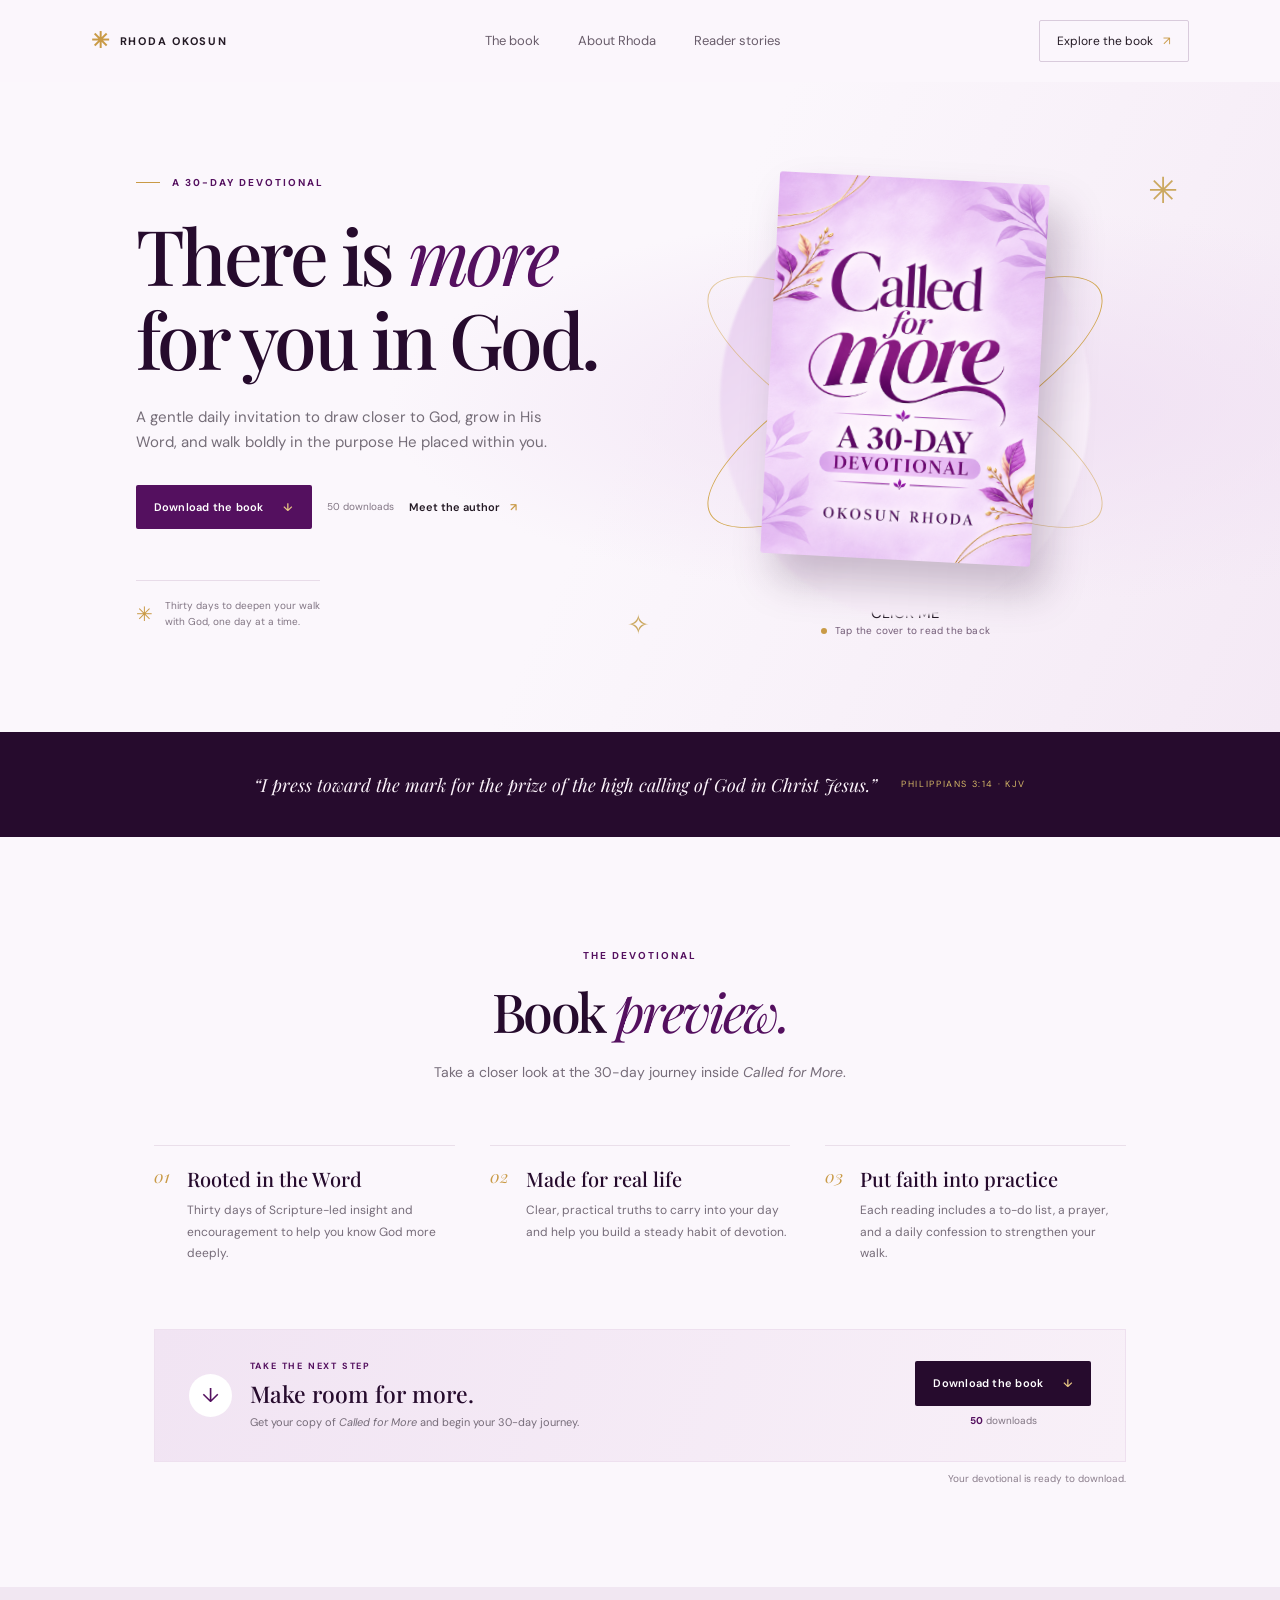
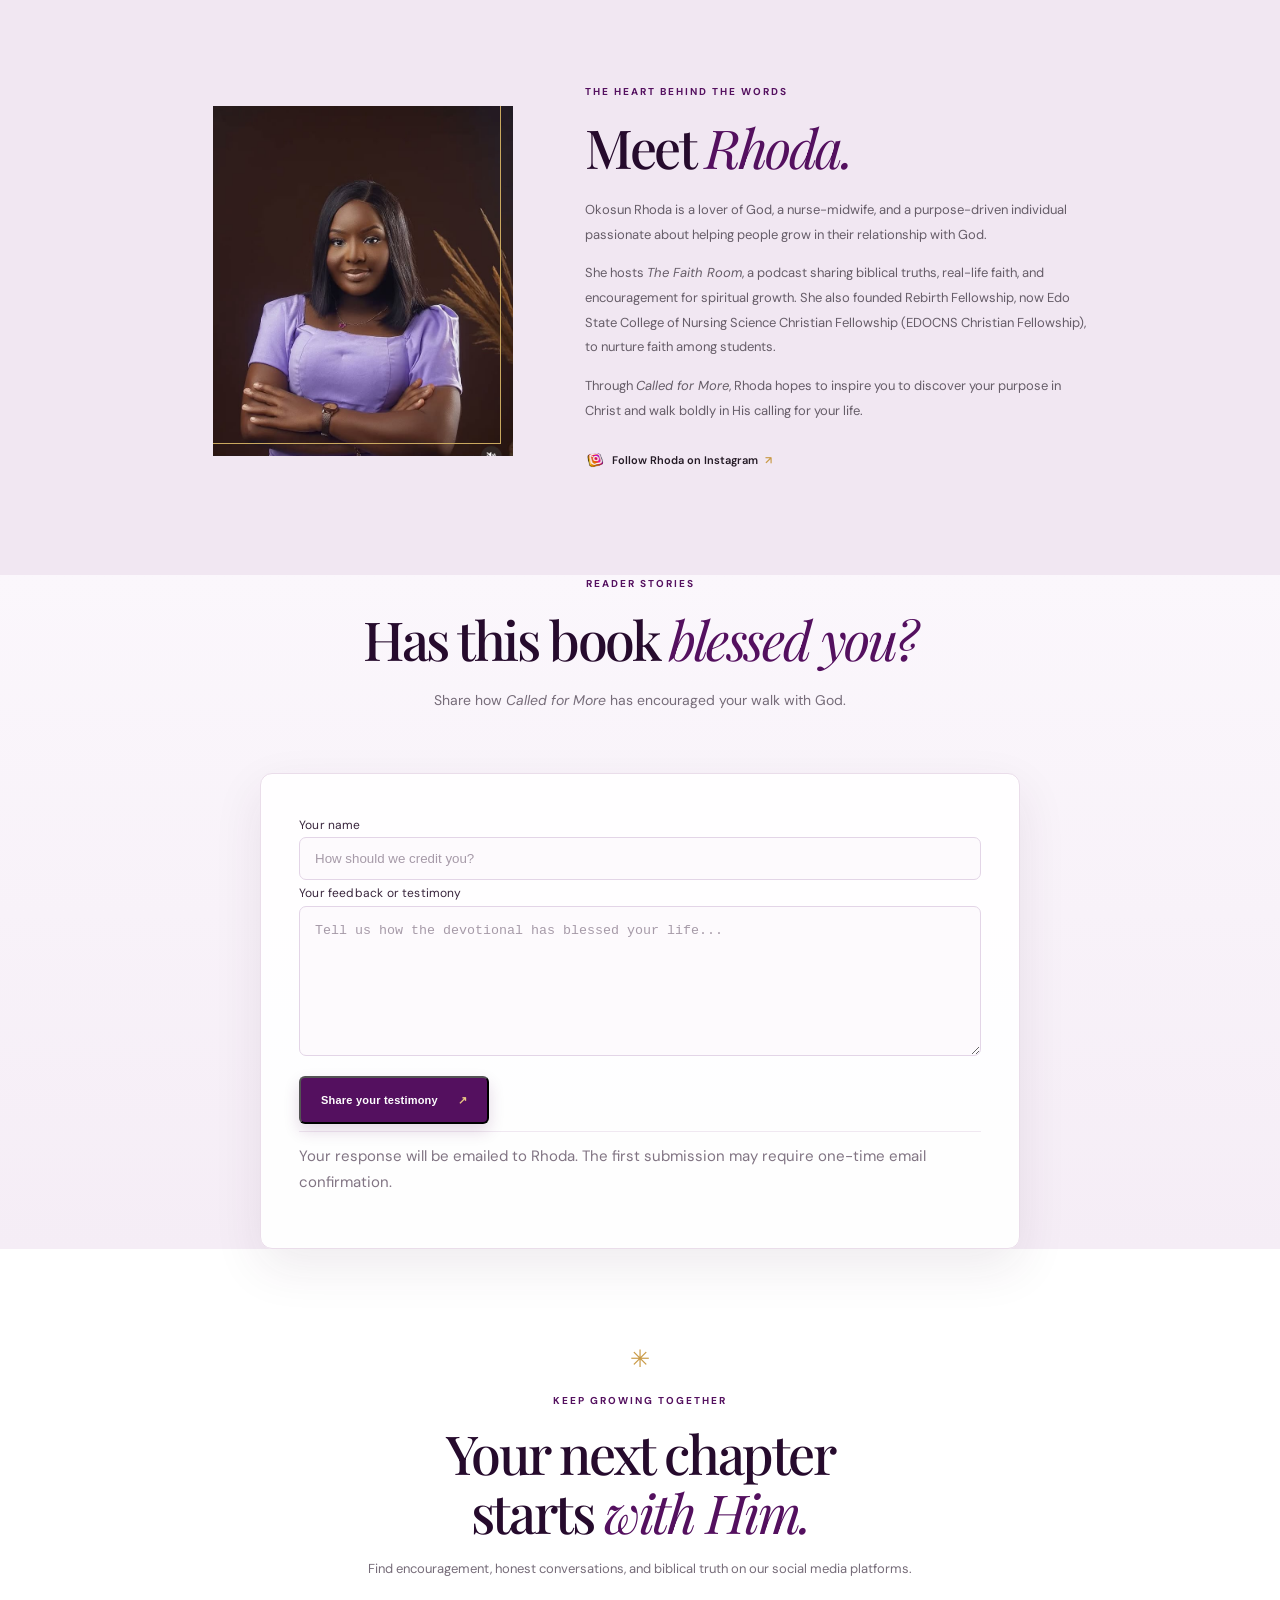
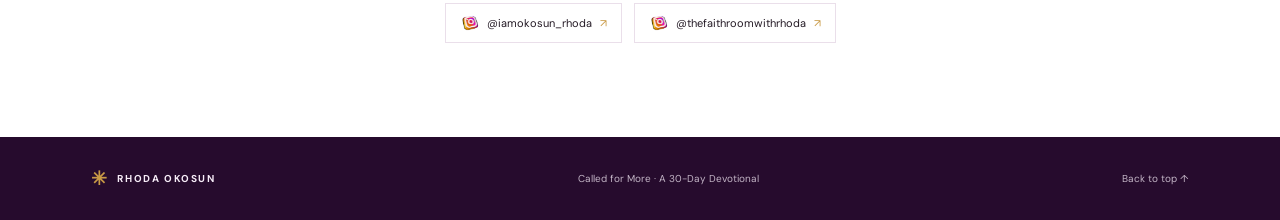
==== index.html @ eaa2b2d6 "feat: add the email" ====
<!doctype html>
<html lang="en">
  <head>
    <meta charset="utf-8" />
    <meta name="viewport" content="width=device-width, initial-scale=1" />
    <meta name="theme-color" content="#f8f1fb" />
    <meta
      name="description"
      content="Discover Called for More, a 30-day devotional by Okosun Rhoda. A daily invitation to grow closer to God."
    />
    <title>Called for More — A 30-Day Devotional</title>
    <link rel="preconnect" href="https://fonts.googleapis.com" />
    <link rel="preconnect" href="https://fonts.gstatic.com" crossorigin />
    <link
      href="https://fonts.googleapis.com/css2?family=DM+Sans:wght@400;500;600;700&family=Playfair+Display:wght@400;500;600;700&display=swap"
      rel="stylesheet"
    />
    <link rel="stylesheet" href="styles.css" />
  </head>
  <body>
    <header class="site-header">
      <a class="brand" href="#home" aria-label="Called for More home"
        ><span class="brand-mark">✳</span> RHODA OKOSUN</a
      >
      <nav aria-label="Main navigation">
        <a href="#book">The book</a><a href="#about">About Rhoda</a
        ><a href="#testimonies">Reader stories</a>
      </nav>
      <a class="nav-cta" href="#book">Explore the book <span>↗</span></a>
    </header>

    <main>
      <section class="hero" id="home">
        <div class="hero-copy">
          <p class="eyebrow"><span></span> A 30-DAY DEVOTIONAL</p>
          <h1>There is <em>more</em><br />for you in God.</h1>
          <p class="hero-lede">
            A gentle daily invitation to draw closer to God, grow in His Word,
            and walk boldly in the purpose He placed within you.
          </p>
          <div class="hero-actions">
            <a
              class="button button-primary download-trigger"
              href="assets/called-for-more.pdf"
              download
              >Download the book <span>↓</span></a
            ><span class="hero-download-count"
              ><span data-download-count>5</span> downloads</span
            ><a class="text-link" href="#about"
              >Meet the author <span>↗</span></a
            >
          </div>
          <div class="hero-note">
            <span class="note-star">✳</span
            ><span
              >Thirty days to deepen your walk<br />with God, one day at a
              time.</span
            >
          </div>
        </div>
        <div class="hero-art" aria-label="Called for More book cover">
          <div class="art-halo"></div>
          <div class="gold-orbit orbit-one"></div>
          <div class="gold-orbit orbit-two"></div>
          <button
            class="book-card"
            id="cover-toggle"
            type="button"
            aria-label="Show back cover"
            aria-pressed="false"
          >
            <span class="book-inner"
              ><span class="book-face book-front"
                ><img
                  src="assets/cover-front.png"
                  alt="Called for More: A 30-Day Devotional, by Okosun Rhoda" /></span
              ><span class="book-face book-back"
                ><img
                  src="assets/cover-back.png"
                  alt="About the book and author" /></span
            ></span>
          </button>
          <span class="cover-badge" id="cover-badge">CLICK ME</span>
          <div class="cover-hint">
            <span class="hint-dot"></span
            ><span id="cover-hint-text">Tap the cover to read the back</span>
          </div>
        </div>
        <span class="hero-ornament ornament-a">✳</span
        ><span class="hero-ornament ornament-b">✧</span>
      </section>

      <section class="intro-strip">
        <p>
          “I press toward the mark for the prize of the high calling of God in
          Christ Jesus.”
        </p>
        <span>PHILIPPIANS 3:14 · KJV</span>
      </section>

      <section class="book-section section-wrap" id="book">
        <div class="section-heading">
          <p class="eyebrow">THE DEVOTIONAL</p>
          <h2>Book <em>preview.</em></h2>
          <p class="section-lede">
            Take a closer look at the 30-day journey inside
            <i>Called for More</i>.
          </p>
        </div>
        <div class="book-details">
          <div class="detail-item">
            <span class="detail-number">01</span>
            <div>
              <h3>Rooted in the Word</h3>
              <p>
                Thirty days of Scripture-led insight and encouragement to help
                you know God more deeply.
              </p>
            </div>
          </div>
          <div class="detail-item">
            <span class="detail-number">02</span>
            <div>
              <h3>Made for real life</h3>
              <p>
                Clear, practical truths to carry into your day and help you
                build a steady habit of devotion.
              </p>
            </div>
          </div>
          <div class="detail-item">
            <span class="detail-number">03</span>
            <div>
              <h3>Put faith into practice</h3>
              <p>
                Each reading includes a to-do list, a prayer, and a daily
                confession to strengthen your walk.
              </p>
            </div>
          </div>
        </div>
        <aside class="download-card">
          <div class="download-copy">
            <span class="download-icon">↓</span>
            <div>
              <p class="eyebrow">TAKE THE NEXT STEP</p>
              <h3>Make room for more.</h3>
              <p>
                Get your copy of <i>Called for More</i> and begin your 30-day
                journey.
              </p>
            </div>
          </div>
          <div class="download-action">
            <a
              class="button button-dark"
              id="download-link"
              href="assets/called-for-more.pdf"
              download
              >Download the book <span>↓</span></a
            >
            <p>
              <span class="download-count" data-download-count>50</span>
              downloads
            </p>
          </div>
        </aside>
        <p class="download-note" id="download-note">
          Your devotional is ready to download.
        </p>
      </section>

      <section class="author-section" id="about">
        <div class="author-photo">
          <img
            src="assets/rhoda-okosun.jpeg"
            alt="Okosun Rhoda wearing a lilac dress"
          />
        </div>
        <div class="author-copy">
          <p class="eyebrow">THE HEART BEHIND THE WORDS</p>
          <h2>Meet <em>Rhoda.</em></h2>
          <p>
            Okosun Rhoda is a lover of God, a nurse-midwife, and a
            purpose-driven individual passionate about helping people grow in
            their relationship with God.
          </p>
          <p>
            She hosts <i>The Faith Room</i>, a podcast sharing biblical truths,
            real-life faith, and encouragement for spiritual growth. She also
            founded Rebirth Fellowship, now Edo State College of Nursing Science
            Christian Fellowship (EDOCNS Christian Fellowship), to nurture faith
            among students.
          </p>
          <p>
            Through <i>Called for More</i>, Rhoda hopes to inspire you to
            discover your purpose in Christ and walk boldly in His calling for
            your life.
          </p>
          <a
            class="text-link"
            href="https://www.instagram.com/iamokosun_rhoda/"
            target="_blank"
            rel="noreferrer"
            ><img
              class="instagram-icon"
              src="assets/instagram-icon.png"
              alt=""
            />
            Follow Rhoda on Instagram <span>↗</span></a
          >
        </div>
      </section>

      <section class="testimony-section" id="testimonies">
        <div class="section-heading">
          <p class="eyebrow">READER STORIES</p>
          <h2>Has this book <em>blessed you?</em></h2>
          <p class="section-lede">
            Share how <i>Called for More</i> has encouraged your walk with God.
          </p>
        </div>
        <div class="testimony-layout">
          <form
            class="testimony-form"
            id="testimony-form"
            action="https://formsubmit.co/okosunrhoda3@gmail.com"
            method="POST"
          >
            <input
              type="hidden"
              name="_subject"
              value="New Called for More reader testimony"
            />
            <input type="hidden" name="_template" value="table" />
            <label for="reader-name">Your name</label
            ><input
              id="reader-name"
              name="name"
              maxlength="60"
              required
              placeholder="How should we credit you?"
            />
            <label for="reader-story">Your feedback or testimony</label
            ><textarea
              id="reader-story"
              name="story"
              rows="5"
              maxlength="1200"
              required
              placeholder="Tell us how the devotional has blessed your life..."
            ></textarea>
            <button class="button button-primary" type="submit">
              Share your testimony <span>↗</span>
            </button>
            <p class="form-note" id="testimony-status" aria-live="polite">
              Your response will be emailed to Rhoda. The first submission may
              require one-time email confirmation.
            </p>
          </form>
        </div>
      </section>

      <section class="connect-section" id="connect">
        <span class="connect-star">✳</span>
        <p class="eyebrow">KEEP GROWING TOGETHER</p>
        <h2>Your next chapter<br />starts <em>with Him.</em></h2>
        <p>
          Find encouragement, honest conversations, and biblical truth on our social media platforms.
        </p>
        <div class="social-links">
          <a
            href="https://www.instagram.com/iamokosun_rhoda/"
            target="_blank"
            rel="noreferrer"
            ><img
              class="instagram-icon"
              src="assets/instagram-icon.png"
              alt=""
            />
            @iamokosun_rhoda <span>↗</span></a
          ><a
            href="https://www.instagram.com/thefaithroomwithrhoda/"
            target="_blank"
            rel="noreferrer"
            ><img
              class="instagram-icon"
              src="assets/instagram-icon.png"
              alt=""
            />
            @thefaithroomwithrhoda <span>↗</span></a
          >
        </div>
      </section>
    </main>
    <footer>
      <a class="brand" href="#home"
        ><span class="brand-mark">✳</span> RHODA OKOSUN</a
      >
      <p>Called for More · A 30-Day Devotional</p>
      <a href="#home" class="back-top">Back to top ↑</a>
    </footer>
    <script src="script.js"></script>
  </body>
</html>
---- styles.css ----
:root {
  --plum: #54105f;
  --deep: #260b2d;
  --lilac: #e8d2ee;
  --pale: #fbf7fc;
  --gold: #c99a46;
  --ink: #241a25;
  --muted: #766c79;
  --line: #eadfea;
}
* {
  box-sizing: border-box;
}
html {
  scroll-behavior: smooth;
}
body {
  margin: 0;
  background: var(--pale);
  color: var(--ink);
  font-family: "DM Sans", sans-serif;
  font-size: 15px;
  line-height: 1.7;
}
a {
  color: inherit;
  text-decoration: none;
}
.site-header {
  height: 82px;
  padding: 0 7.1%;
  display: flex;
  align-items: center;
  justify-content: space-between;
  background: rgba(251, 247, 252, 0.92);
  position: relative;
  z-index: 4;
}
.brand {
  display: inline-flex;
  align-items: center;
  gap: 9px;
  font-size: 11px;
  font-weight: 700;
  letter-spacing: 0.16em;
}
.brand-mark {
  font-size: 22px;
  color: var(--gold);
}
nav {
  display: flex;
  gap: 38px;
  color: #695d6b;
  font-size: 13px;
}
nav a:hover,
.text-link:hover {
  color: var(--plum);
}
.nav-cta {
  font-size: 12px;
  border: 1px solid #d9cbdc;
  padding: 10px 17px;
  border-radius: 2px;
}
.nav-cta span,
.text-link span {
  color: var(--gold);
  padding-left: 7px;
}
.hero {
  min-height: 650px;
  padding: 68px 10.6% 78px;
  display: grid;
  grid-template-columns: 1fr 0.9fr;
  align-items: center;
  position: relative;
  overflow: hidden;
  background:
    radial-gradient(ellipse at 77% 50%, #f0e0f3 0, transparent 43%),
    linear-gradient(115deg, #fbf7fc 50%, #f4e9f5);
}
.hero-copy {
  max-width: 500px;
  position: relative;
  z-index: 2;
}
.eyebrow {
  font-size: 10px;
  letter-spacing: 0.2em;
  font-weight: 700;
  color: var(--plum);
  margin: 0 0 21px;
}
.hero .eyebrow {
  display: flex;
  align-items: center;
  gap: 12px;
}
.hero .eyebrow span {
  display: inline-block;
  width: 24px;
  height: 1px;
  background: var(--gold);
}
h1,
h2 {
  font-family: "Playfair Display", Georgia, serif;
  font-weight: 500;
  letter-spacing: -0.045em;
  line-height: 1.1;
  margin: 0;
}
h1 {
  font-size: clamp(52px, 6vw, 79px);
  color: var(--deep);
}
h1 em,
h2 em {
  font-weight: 400;
  color: var(--plum);
}
.hero-lede {
  color: #756d78;
  max-width: 420px;
  margin: 24px 0 29px;
  font-size: 15px;
}
.hero-actions {
  display: flex;
  align-items: center;
  gap: 25px;
}
.button {
  display: inline-flex;
  align-items: center;
  justify-content: center;
  gap: 20px;
  padding: 13px 18px;
  font-size: 11px;
  font-weight: 600;
  letter-spacing: 0.02em;
  border-radius: 2px;
  transition:
    transform 0.2s,
    background 0.2s;
}
.button:hover {
  transform: translateY(-2px);
}
.button-primary {
  background: var(--plum);
  color: white;
}
.button-primary span {
  color: #e9c884;
}
.text-link {
  font-size: 11px;
  font-weight: 600;
}
.hero-note {
  display: flex;
  gap: 12px;
  align-items: center;
  margin-top: 51px;
  padding-top: 17px;
  border-top: 1px solid #e8dce9;
  width: max-content;
  color: #817583;
  font-size: 10px;
  line-height: 1.6;
}
.note-star {
  font-size: 20px;
  color: var(--gold);
}
.hero-art {
  height: 490px;
  display: grid;
  place-items: center;
  position: relative;
  perspective: 1300px;
}
.art-halo {
  position: absolute;
  width: 370px;
  height: 430px;
  border-radius: 50%;
  background: linear-gradient(145deg, #e5c9ee, #f8eff9 70%);
  filter: blur(1px);
}
.gold-orbit {
  position: absolute;
  width: 450px;
  height: 130px;
  border: 1px solid #d3a852;
  border-radius: 50%;
  transform: rotate(-30deg);
}
.orbit-two {
  width: 450px;
  transform: rotate(30deg);
  opacity: 0.58;
}
.book-card {
  position: relative;
  width: 270px;
  height: 382px;
  border: 0;
  background: transparent;
  padding: 0;
  cursor: pointer;
  transform: rotate(3deg);
  filter: drop-shadow(15px 25px 20px rgba(49, 17, 54, 0.24));
  transition: transform 0.4s;
  z-index: 1;
}
.book-card:hover {
  transform: rotate(0) translateY(-5px);
}
.book-inner {
  display: block;
  position: relative;
  width: 100%;
  height: 100%;
  transform-style: preserve-3d;
  transition: transform 0.8s cubic-bezier(0.2, 0.7, 0.2, 1);
}
.book-card.is-flipped .book-inner {
  transform: rotateY(180deg);
}
.book-face {
  position: absolute;
  inset: 0;
  overflow: hidden;
  backface-visibility: hidden;
  border-radius: 3px;
}
.book-face img {
  height: 100%;
  width: 100%;
  object-fit: cover;
  display: block;
}
.book-back {
  transform: rotateY(180deg);
}
.cover-hint {
  position: absolute;
  bottom: 8px;
  display: flex;
  align-items: center;
  gap: 8px;
  font-size: 10px;
  letter-spacing: 0.02em;
  color: #725b76;
}
.hint-dot {
  height: 6px;
  width: 6px;
  background: var(--gold);
  border-radius: 50%;
}
.hero-ornament {
  position: absolute;
  color: #cba85f;
}
.ornament-a {
  right: 8%;
  top: 12%;
  font-size: 36px;
}
.ornament-b {
  left: 49%;
  bottom: 13%;
  font-size: 27px;
}
.intro-strip {
  background: var(--deep);
  color: #fbf2fa;
  min-height: 105px;
  display: flex;
  align-items: center;
  justify-content: center;
  gap: 24px;
  padding: 20px;
  text-align: center;
}
.intro-strip p {
  font:
    italic 18px "Playfair Display",
    serif;
  margin: 0;
}
.intro-strip span {
  font-size: 9px;
  letter-spacing: 0.18em;
  color: #d6b968;
}
.section-wrap {
  padding: 110px 12% 100px;
}
.section-heading {
  text-align: center;
  max-width: 570px;
  margin: 0 auto 60px;
}
.section-heading .eyebrow {
  margin-bottom: 17px;
}
h2 {
  font-size: clamp(38px, 4.2vw, 54px);
  color: var(--deep);
}
.section-lede {
  color: var(--muted);
  max-width: 500px;
  margin: 21px auto 0;
  font-size: 14px;
}
.book-details {
  display: grid;
  grid-template-columns: repeat(3, 1fr);
  gap: 35px;
  margin: 0 auto 64px;
  max-width: 1050px;
}
.detail-item {
  border-top: 1px solid var(--line);
  padding-top: 19px;
  display: flex;
  gap: 17px;
}
.detail-number {
  font:
    italic 17px "Playfair Display",
    serif;
  color: var(--gold);
}
.detail-item h3,
.download-card h3 {
  font:
    500 20px "Playfair Display",
    serif;
  margin: 0 0 8px;
  color: var(--deep);
}
.detail-item p {
  font-size: 12px;
  line-height: 1.8;
  color: var(--muted);
  margin: 0;
}
.download-card {
  max-width: 1050px;
  margin: auto;
  background: linear-gradient(110deg, #f1e4f3, #f8f0f8);
  padding: 29px 34px;
  display: flex;
  align-items: center;
  justify-content: space-between;
  border: 1px solid #eee0ef;
}
.download-copy {
  display: flex;
  align-items: center;
  gap: 18px;
}
.download-icon {
  display: grid;
  place-items: center;
  width: 43px;
  height: 43px;
  border-radius: 50%;
  background: #fff;
  color: var(--plum);
  font-size: 20px;
}
.download-copy .eyebrow {
  font-size: 9px;
  margin: 0 0 4px;
}
.download-card h3 {
  font-size: 23px;
  margin-bottom: 4px;
}
.download-copy > div > p:last-child {
  margin: 0;
  color: var(--muted);
  font-size: 11px;
}
.download-action {
  text-align: center;
}
.button-dark {
  background: var(--deep);
  color: #fff;
}
.button-dark span {
  color: #e9c884;
}
.download-action p {
  margin: 6px 0 0;
  font-size: 10px;
  color: #817583;
}
.download-count {
  font-weight: 700;
  color: var(--plum);
}
.download-note {
  text-align: right;
  font-size: 10px;
  color: #8a7d8b;
  margin: 8px auto 0;
  max-width: 1050px;
}
.author-section {
  background: #f1e7f2;
  display: grid;
  grid-template-columns: 0.78fr 1.22fr;
  align-items: center;
  gap: 8%;
  padding: 96px 15%;
}
.author-photo {
  max-width: 320px;
  justify-self: end;
  position: relative;
}
.author-photo:before {
  content: "";
  position: absolute;
  inset: -12px 12px 12px -12px;
  border: 1px solid #c9a85f;
}
.author-photo img {
  display: block;
  width: 100%;
  position: relative;
  filter: grayscale(1);
}
.author-copy {
  max-width: 540px;
}
.author-copy .eyebrow {
  margin-bottom: 17px;
}
.author-copy h2 {
  margin-bottom: 22px;
}
.author-copy > p:not(.eyebrow) {
  font-size: 13px;
  color: #665d68;
  line-height: 1.9;
  margin: 0 0 14px;
}
.author-copy .text-link {
  display: inline-block;
  margin-top: 13px;
}
.connect-section {
  text-align: center;
  padding: 90px 20px 94px;
  background: #fff;
}
.connect-star {
  display: block;
  color: var(--gold);
  font-size: 24px;
  margin-bottom: 12px;
}
.connect-section .eyebrow {
  margin-bottom: 14px;
}
.connect-section > p:not(.eyebrow) {
  font-size: 13px;
  color: var(--muted);
  margin: 17px 0 23px;
}
.social-links {
  display: flex;
  justify-content: center;
  gap: 12px;
  flex-wrap: wrap;
}
.social-links a {
  border: 1px solid var(--line);
  padding: 9px 14px;
  font-size: 11px;
}
.social-links a span {
  color: var(--gold);
  padding-left: 8px;
}
footer {
  min-height: 83px;
  padding: 18px 7.1%;
  display: flex;
  align-items: center;
  justify-content: space-between;
  background: var(--deep);
  color: #f7edf8;
}
footer .brand {
  font-size: 10px;
}
footer .brand-mark {
  font-size: 19px;
}
footer p,
footer .back-top {
  font-size: 10px;
  color: #c3b5c6;
  margin: 0;
}
.back-top:hover {
  color: white;
}
@media (max-width: 760px) {
  .site-header {
    height: 68px;
    padding: 0 5%;
  }
  .site-header nav {
    display: none;
  }
  .nav-cta {
    font-size: 10px;
    padding: 8px 11px;
  }
  .hero {
    padding: 57px 7% 46px;
    grid-template-columns: 1fr;
    text-align: center;
    gap: 10px;
  }
  .hero-copy {
    margin: auto;
  }
  .hero .eyebrow {
    justify-content: center;
  }
  h1 {
    font-size: 58px;
  }
  .hero-lede {
    margin-left: auto;
    margin-right: auto;
  }
  .hero-actions {
    justify-content: center;
    flex-wrap: wrap;
    gap: 17px;
  }
  .hero-note {
    margin: 32px auto 0;
    text-align: left;
  }
  .hero-art {
    height: 430px;
  }
  .art-halo {
    width: 310px;
    height: 360px;
  }
  .gold-orbit {
    width: 340px;
  }
  .orbit-two {
    width: 340px;
  }
  .book-card {
    width: 225px;
    height: 320px;
  }
  .cover-hint {
    bottom: 1px;
  }
  .ornament-a {
    right: 8%;
    top: 8%;
  }
  .ornament-b {
    left: 7%;
    bottom: 13%;
  }
  .intro-strip {
    flex-direction: column;
    gap: 7px;
    min-height: 110px;
  }
  .intro-strip p {
    font-size: 16px;
  }
  .section-wrap {
    padding: 78px 7%;
  }
  .section-heading {
    margin-bottom: 40px;
  }
  .book-details {
    grid-template-columns: 1fr;
    gap: 22px;
    margin-bottom: 40px;
  }
  .download-card {
    padding: 24px;
    align-items: flex-start;
    flex-direction: column;
    gap: 20px;
  }
  .download-action {
    text-align: left;
  }
  .download-note {
    text-align: left;
  }
  .author-section {
    grid-template-columns: 1fr;
    padding: 75px 9%;
    gap: 37px;
  }
  .author-photo {
    justify-self: center;
    max-width: 255px;
  }
  .author-copy {
    text-align: center;
    margin: auto;
  }
  .author-copy .eyebrow {
    margin-bottom: 13px;
  }
  .connect-section {
    padding: 74px 6%;
  }
  footer {
    padding: 20px 6%;
    gap: 10px;
    flex-wrap: wrap;
  }
  footer p {
    order: 3;
    width: 100%;
    text-align: center;
  }
}
@media (prefers-reduced-motion: reduce) {
  *,
  *::before,
  *::after {
    scroll-behavior: auto !important;
    transition: none !important;
  }
}

.hero-download-count {
  font-size: 10px;
  color: #817583;
  white-space: nowrap;
}
.hero-actions {
  gap: 15px;
}
@media (max-width: 760px) {
  .hero-actions {
    gap: 14px;
  }
  .hero-download-count {
    width: auto;
  }
}

/* Reader testimony form polish */
.testimony-section{background:linear-gradient(180deg,#fbf7fc 0%,#f5edf6 100%)}
.testimony-section .section-heading{max-width:640px}
.testimony-form{position:relative;gap:11px;padding:clamp(24px,4vw,38px);border:1px solid #eaddea;border-radius:12px;background:rgba(255,255,255,.94);box-shadow:0 18px 50px rgba(67,28,72,.09)}
.testimony-form label{margin-top:7px;font-size:12px;letter-spacing:.015em;color:#38253c}
.testimony-form input,.testimony-form textarea{width:100%;border:1px solid #e3d5e7;border-radius:7px;background:#fdfafd;padding:13px 15px;color:var(--ink);transition:border-color .2s,box-shadow .2s,background .2s}
.testimony-form input::placeholder,.testimony-form textarea::placeholder{color:#a69aa8}
.testimony-form input:focus,.testimony-form textarea:focus{outline:none;border-color:#9b69a4;background:#fff;box-shadow:0 0 0 3px rgba(120,65,132,.12)}
.testimony-form textarea{min-height:150px;line-height:1.7}
.testimony-form button{min-height:48px;margin-top:12px;padding:13px 20px;border-radius:6px;box-shadow:0 7px 16px rgba(84,16,95,.16)}
.testimony-form button:hover:not(:disabled){background:#681875;box-shadow:0 10px 22px rgba(84,16,95,.22)}
.testimony-form button:disabled{opacity:.8;cursor:wait;transform:none}
.testimony-form button[aria-busy="true"] span{display:inline-block;animation:submit-pulse 1s ease-in-out infinite}
.form-note{margin-top:7px;padding-top:12px;border-top:1px solid #f0e8f1;color:#817483}
@keyframes submit-pulse{50%{opacity:.45;transform:scale(.9)}}
@media(max-width:760px){.testimony-form{padding:23px 19px;border-radius:10px}.testimony-form textarea{min-height:135px}}
@media(prefers-reduced-motion:reduce){.testimony-form button[aria-busy="true"] span{animation:none}}

/* Keep the portrait and social icons at their intended display sizes. */
.author-photo{width:min(100%,300px);aspect-ratio:6/7;overflow:hidden;justify-self:end;background:#321b22}
.author-photo img{display:block;width:100%;height:100%;object-fit:cover;filter:none}
.author-photo:before{z-index:1;pointer-events:none}
.instagram-icon{display:inline-block!important;width:20px!important;height:20px!important;max-width:20px!important;max-height:20px!important;object-fit:contain;vertical-align:middle;flex:0 0 20px;margin-right:7px}
.social-links a,.author-copy .text-link{display:inline-flex;align-items:center}
.testimony-layout{width:100%;max-width:1050px;margin:0 auto;display:flex;justify-content:center}
.testimony-form{width:100%;max-width:760px}
@media(max-width:760px){.author-photo{width:min(100%,255px);justify-self:center}.testimony-layout{max-width:100%}.testimony-form{max-width:100%}}
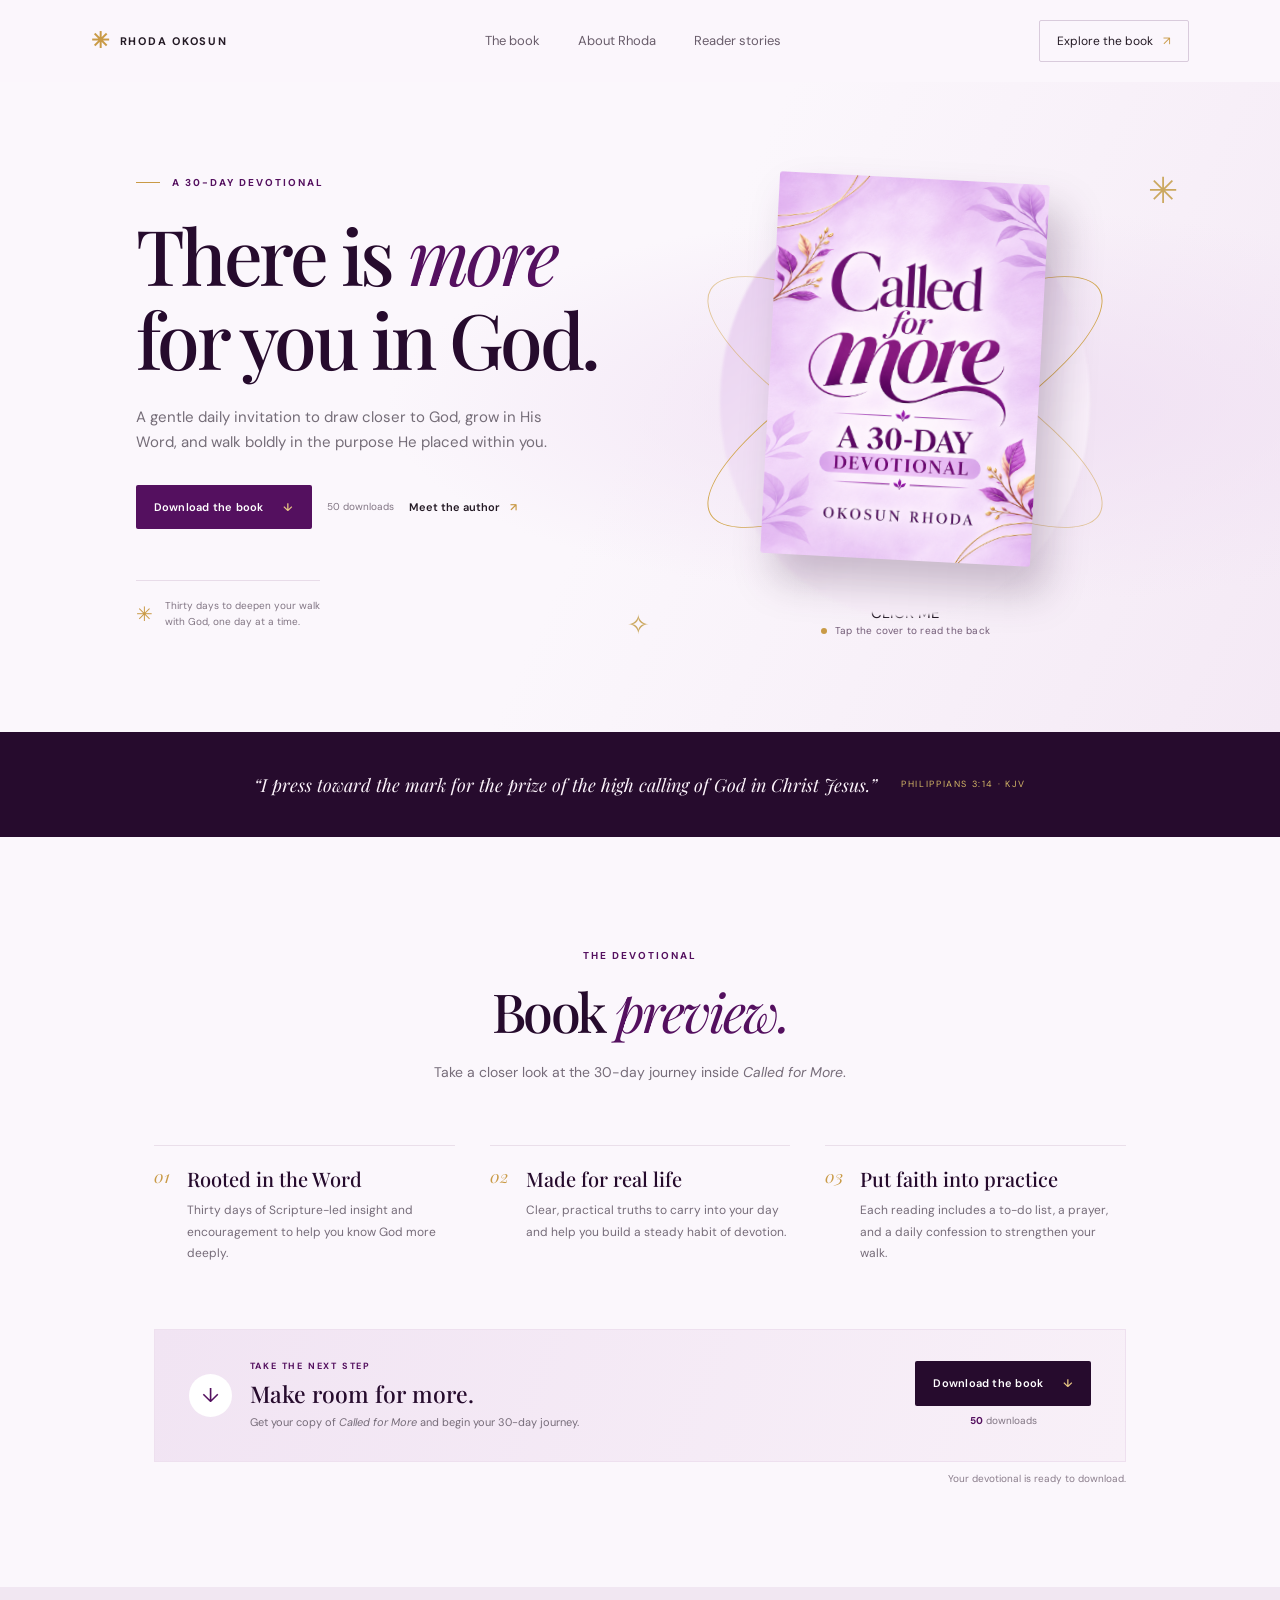
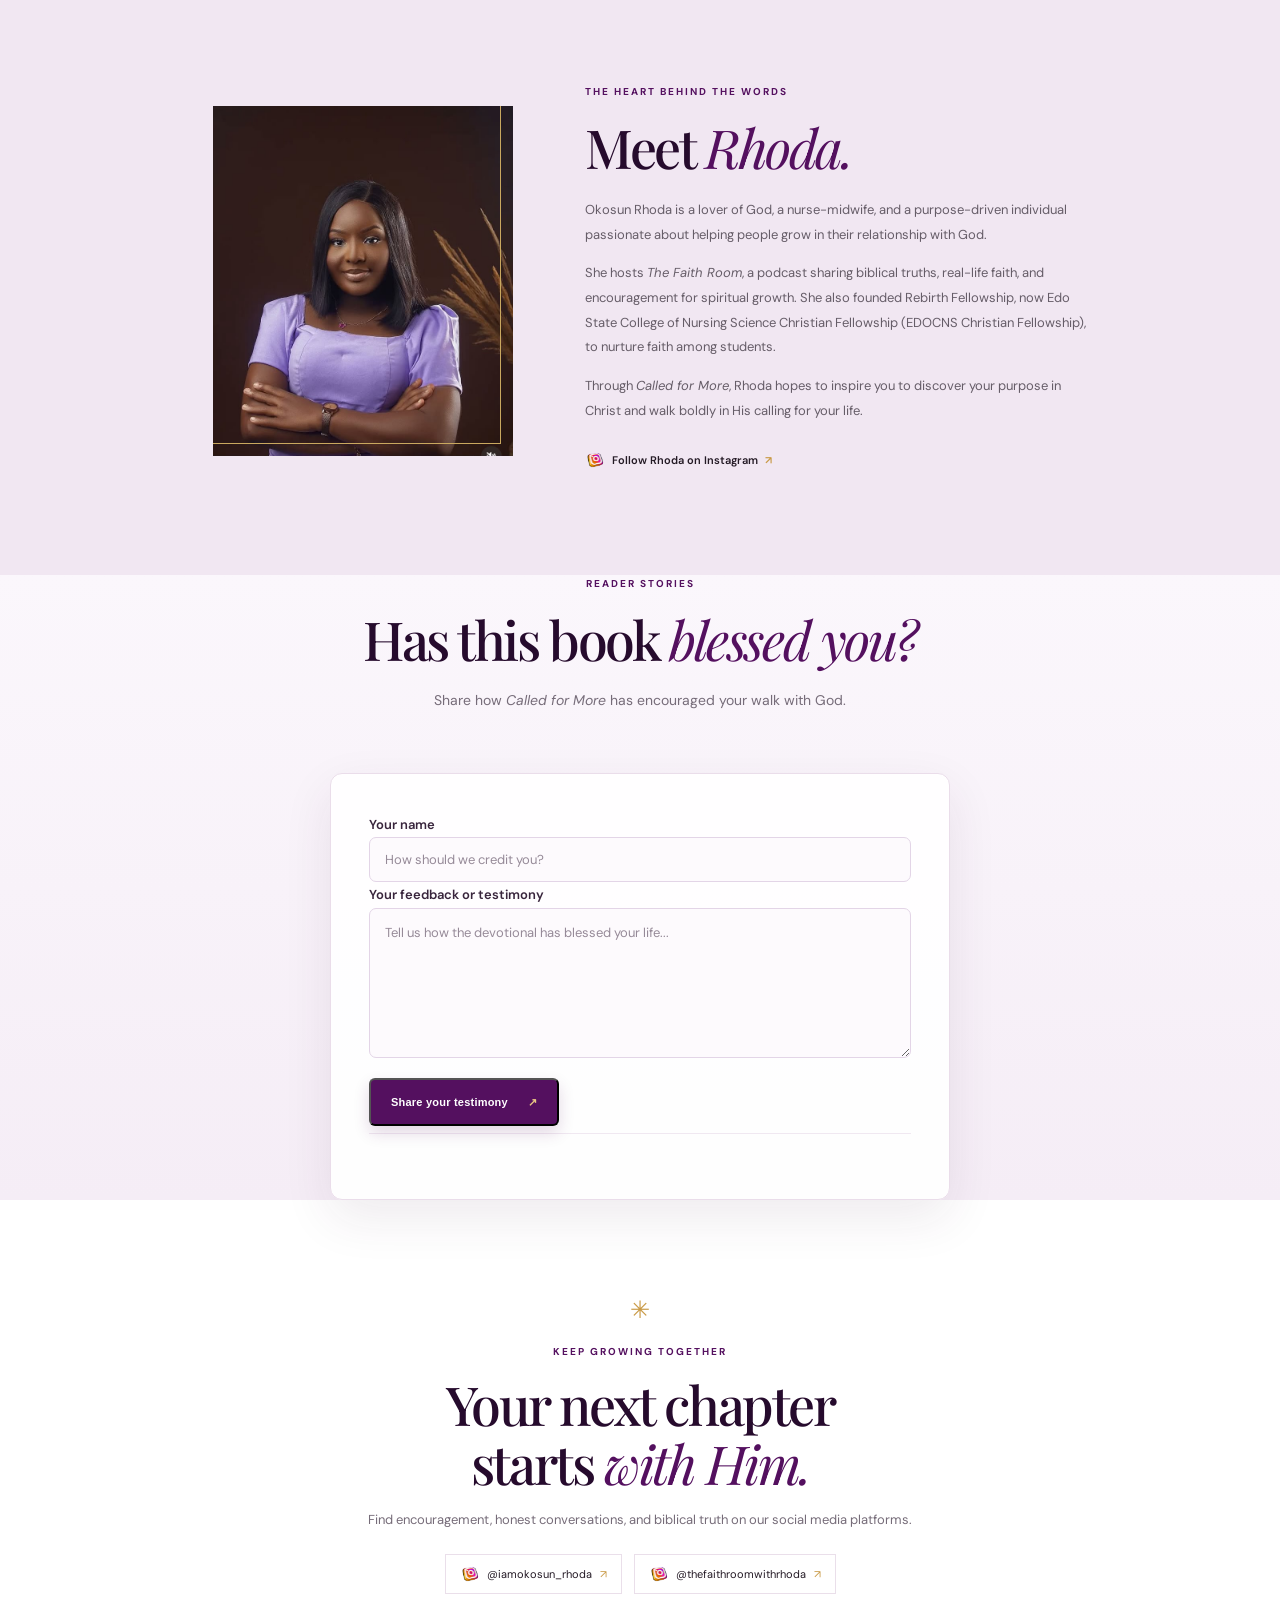
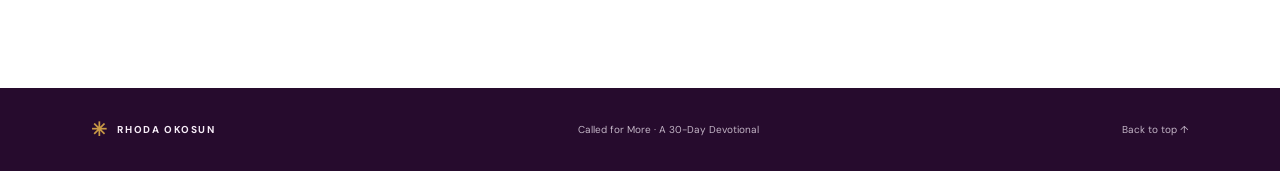
==== commit df02737d: "updated the from template" ====
--- a/index.html
+++ b/index.html
@@ -224,7 +224,7 @@
           <form
             class="testimony-form"
             id="testimony-form"
-            action="https://formsubmit.co/okosunrhoda3@gmail.com"
+            action="https://formspree.io/f/mnppydgw"
             method="POST"
           >
             <input
@@ -253,10 +253,7 @@
             <button class="button button-primary" type="submit">
               Share your testimony <span>↗</span>
             </button>
-            <p class="form-note" id="testimony-status" aria-live="polite">
-              Your response will be emailed to Rhoda. The first submission may
-              require one-time email confirmation.
-            </p>
+            <p class="form-note" id="testimony-status" role="status" aria-live="polite"></p>
           </form>
         </div>
       </section>
--- a/styles.css
+++ b/styles.css
@@ -699,5 +699,15 @@
 .instagram-icon{display:inline-block!important;width:20px!important;height:20px!important;max-width:20px!important;max-height:20px!important;object-fit:contain;vertical-align:middle;flex:0 0 20px;margin-right:7px}
 .social-links a,.author-copy .text-link{display:inline-flex;align-items:center}
 .testimony-layout{width:100%;max-width:1050px;margin:0 auto;display:flex;justify-content:center}
-.testimony-form{width:100%;max-width:760px}
+.testimony-form{width:100%;max-width:620px}
+.testimony-form label,.testimony-form input,.testimony-form textarea,.testimony-form input::placeholder,.testimony-form textarea::placeholder{font-family:"DM Sans",sans-serif;font-size:13px;letter-spacing:normal}
+.testimony-form label{font-weight:600}
+.testimony-form input::placeholder,.testimony-form textarea::placeholder{font-weight:400;color:#968a98;opacity:1}
+.submit-spinner{display:inline-block;width:13px;height:13px;margin-left:5px;vertical-align:-2px;border:2px solid rgba(255,255,255,.45);border-top-color:#fff;border-radius:50%;animation:submit-spin .7s linear infinite}
+.form-note[data-state="pending"]{color:var(--plum)}
+.form-note[data-state="success"]{color:#28704b}
+.form-note[data-state="error"]{color:#a12c3a}
+@keyframes submit-spin{to{transform:rotate(360deg)}}
 @media(max-width:760px){.author-photo{width:min(100%,255px);justify-self:center}.testimony-layout{max-width:100%}.testimony-form{max-width:100%}}
+@media(prefers-reduced-motion:reduce){.submit-spinner{animation-duration:2s}}
+
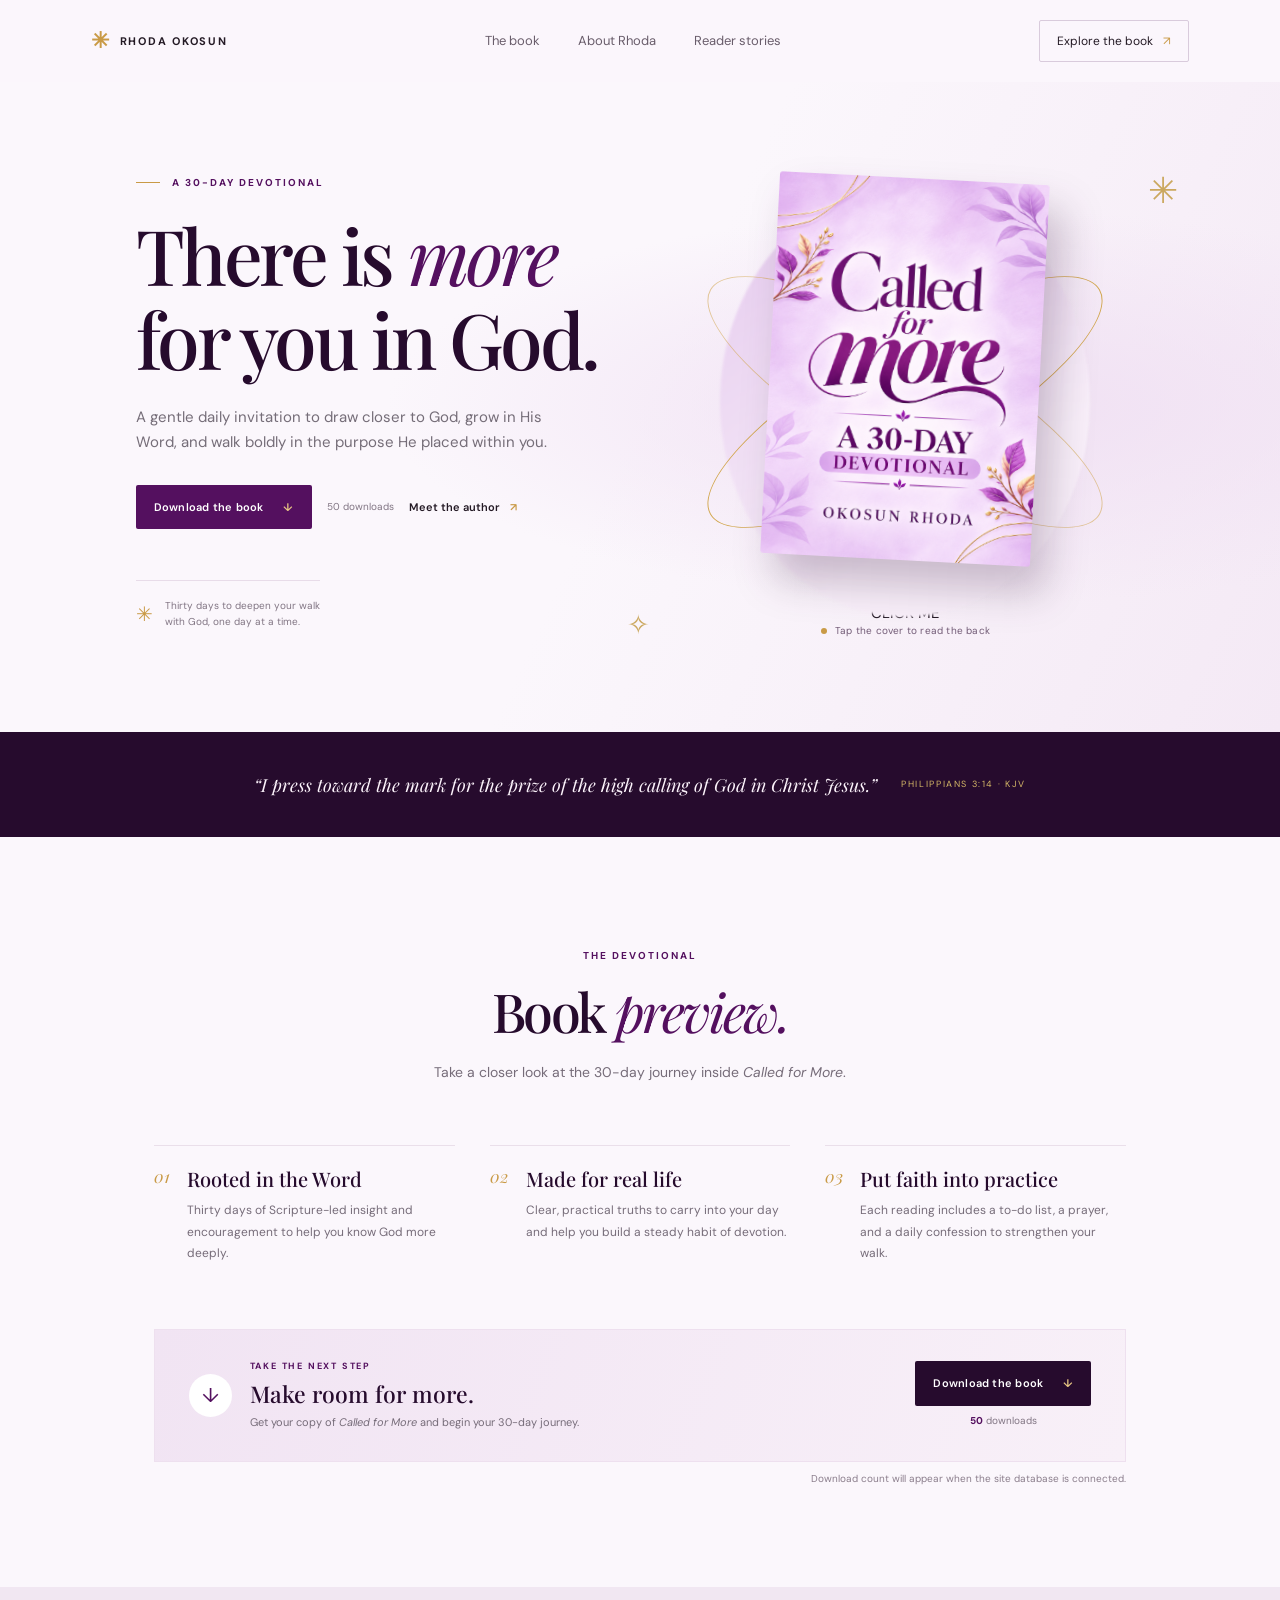
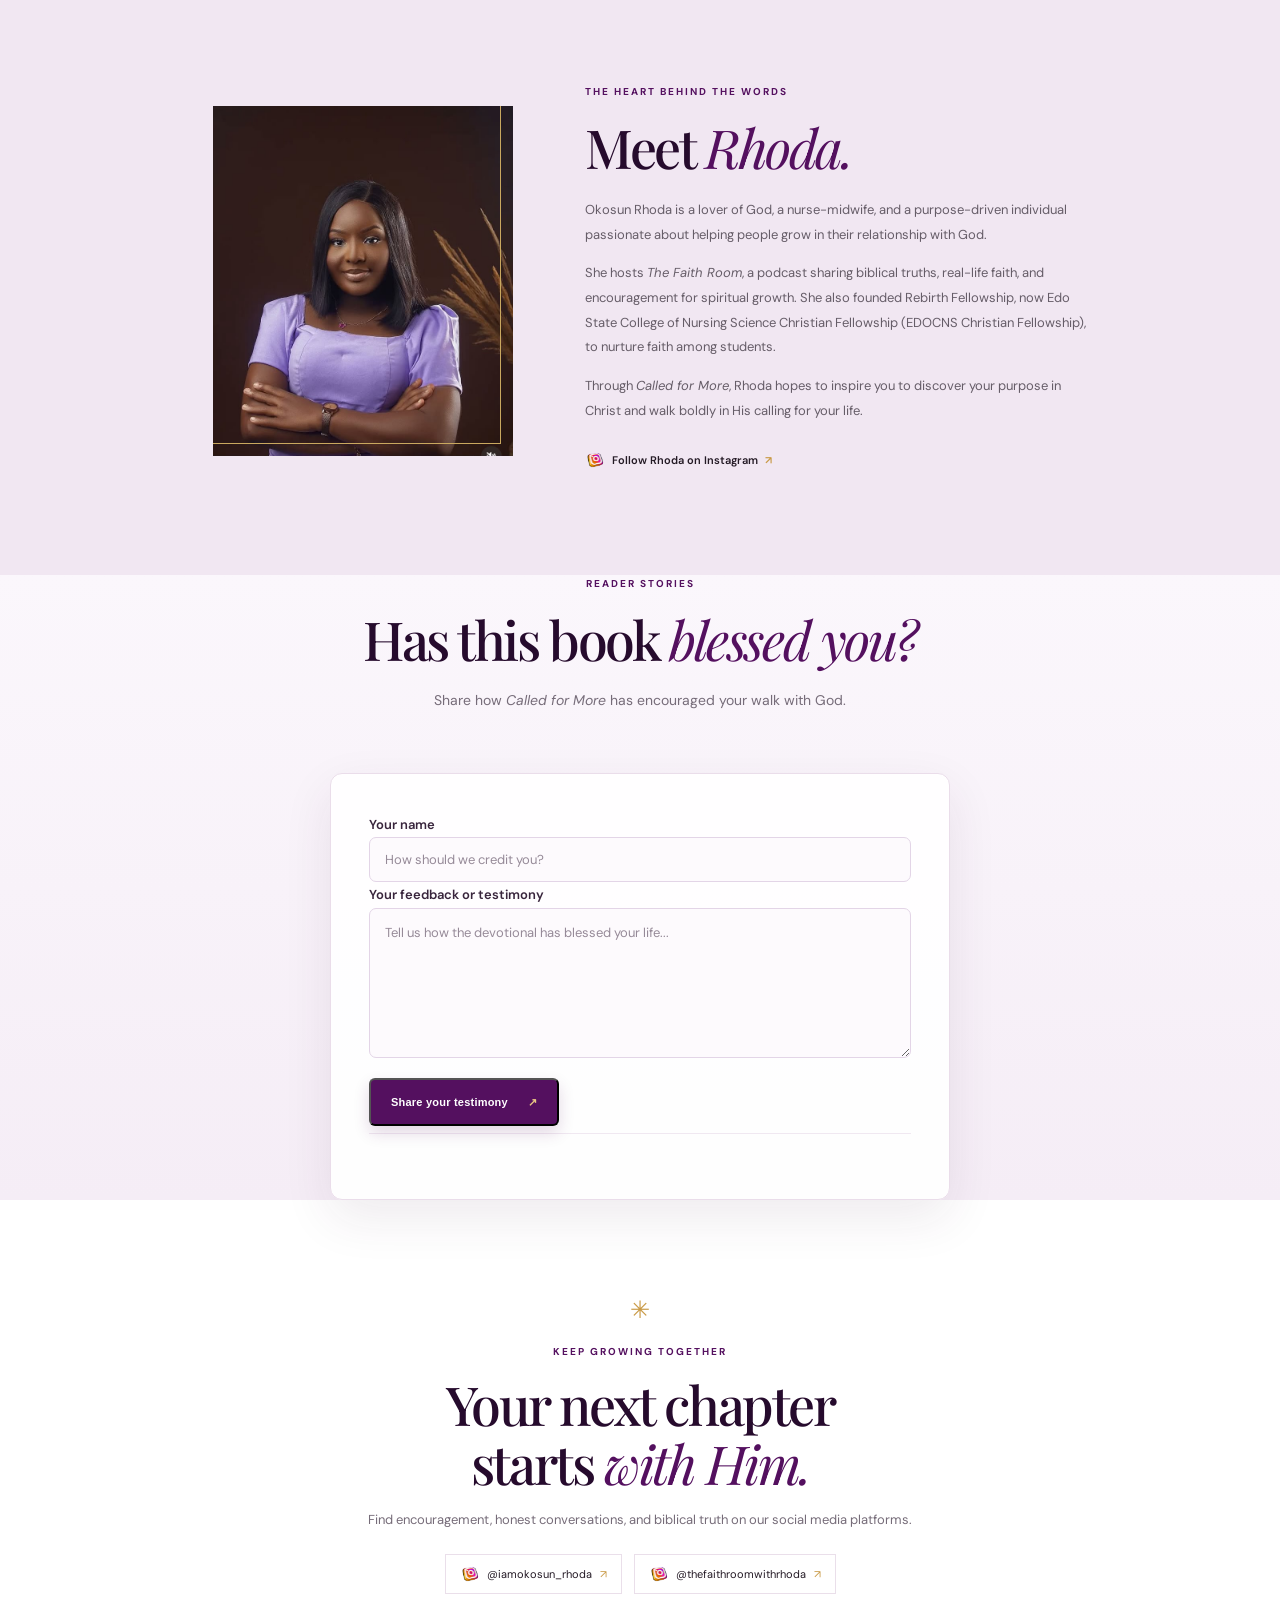
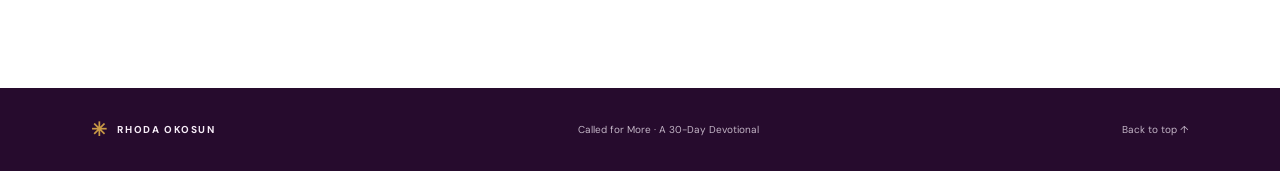
==== commit d7d9cde9: "Add shared Vercel download counter" ====
--- a/index.html
+++ b/index.html
@@ -45,7 +45,7 @@
               download
               >Download the book <span>↓</span></a
             ><span class="hero-download-count"
-              ><span data-download-count>5</span> downloads</span
+              ><span data-download-count>50</span> downloads</span
             ><a class="text-link" href="#about"
               >Meet the author <span>↗</span></a
             >
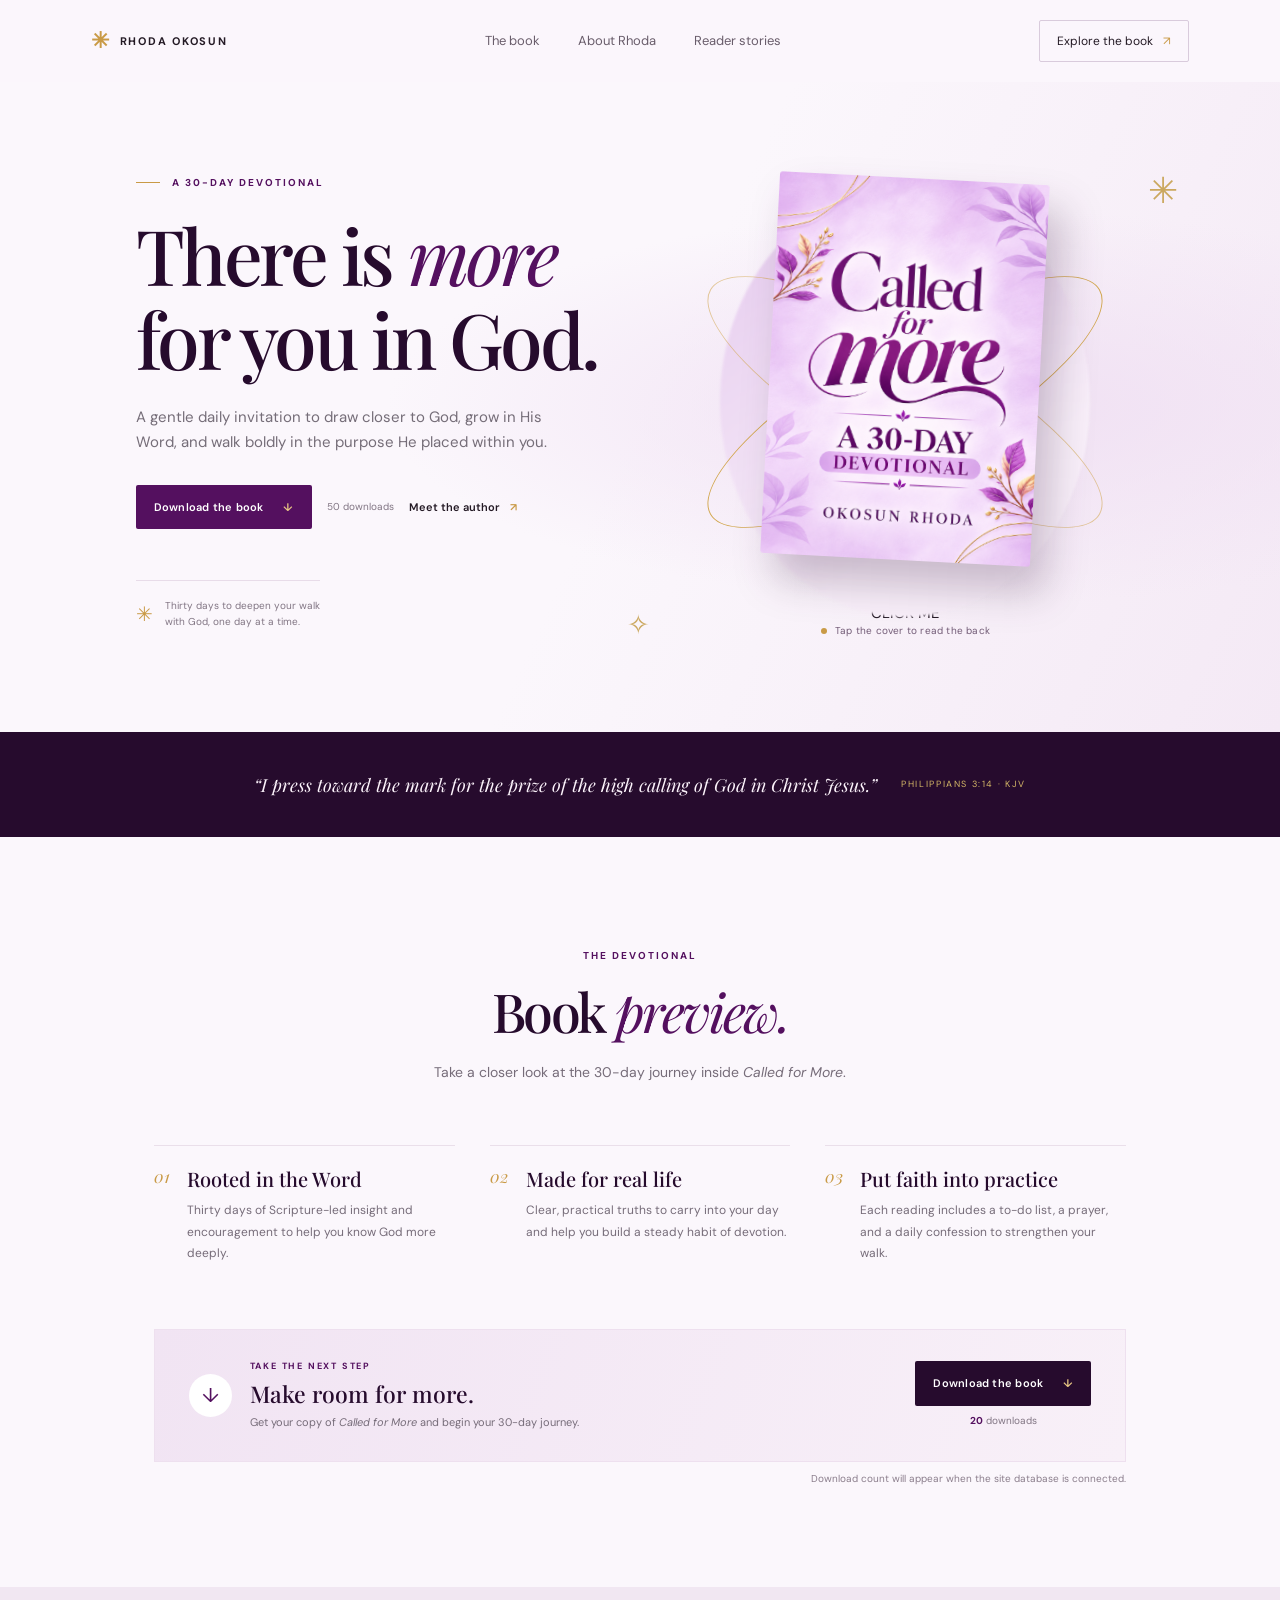
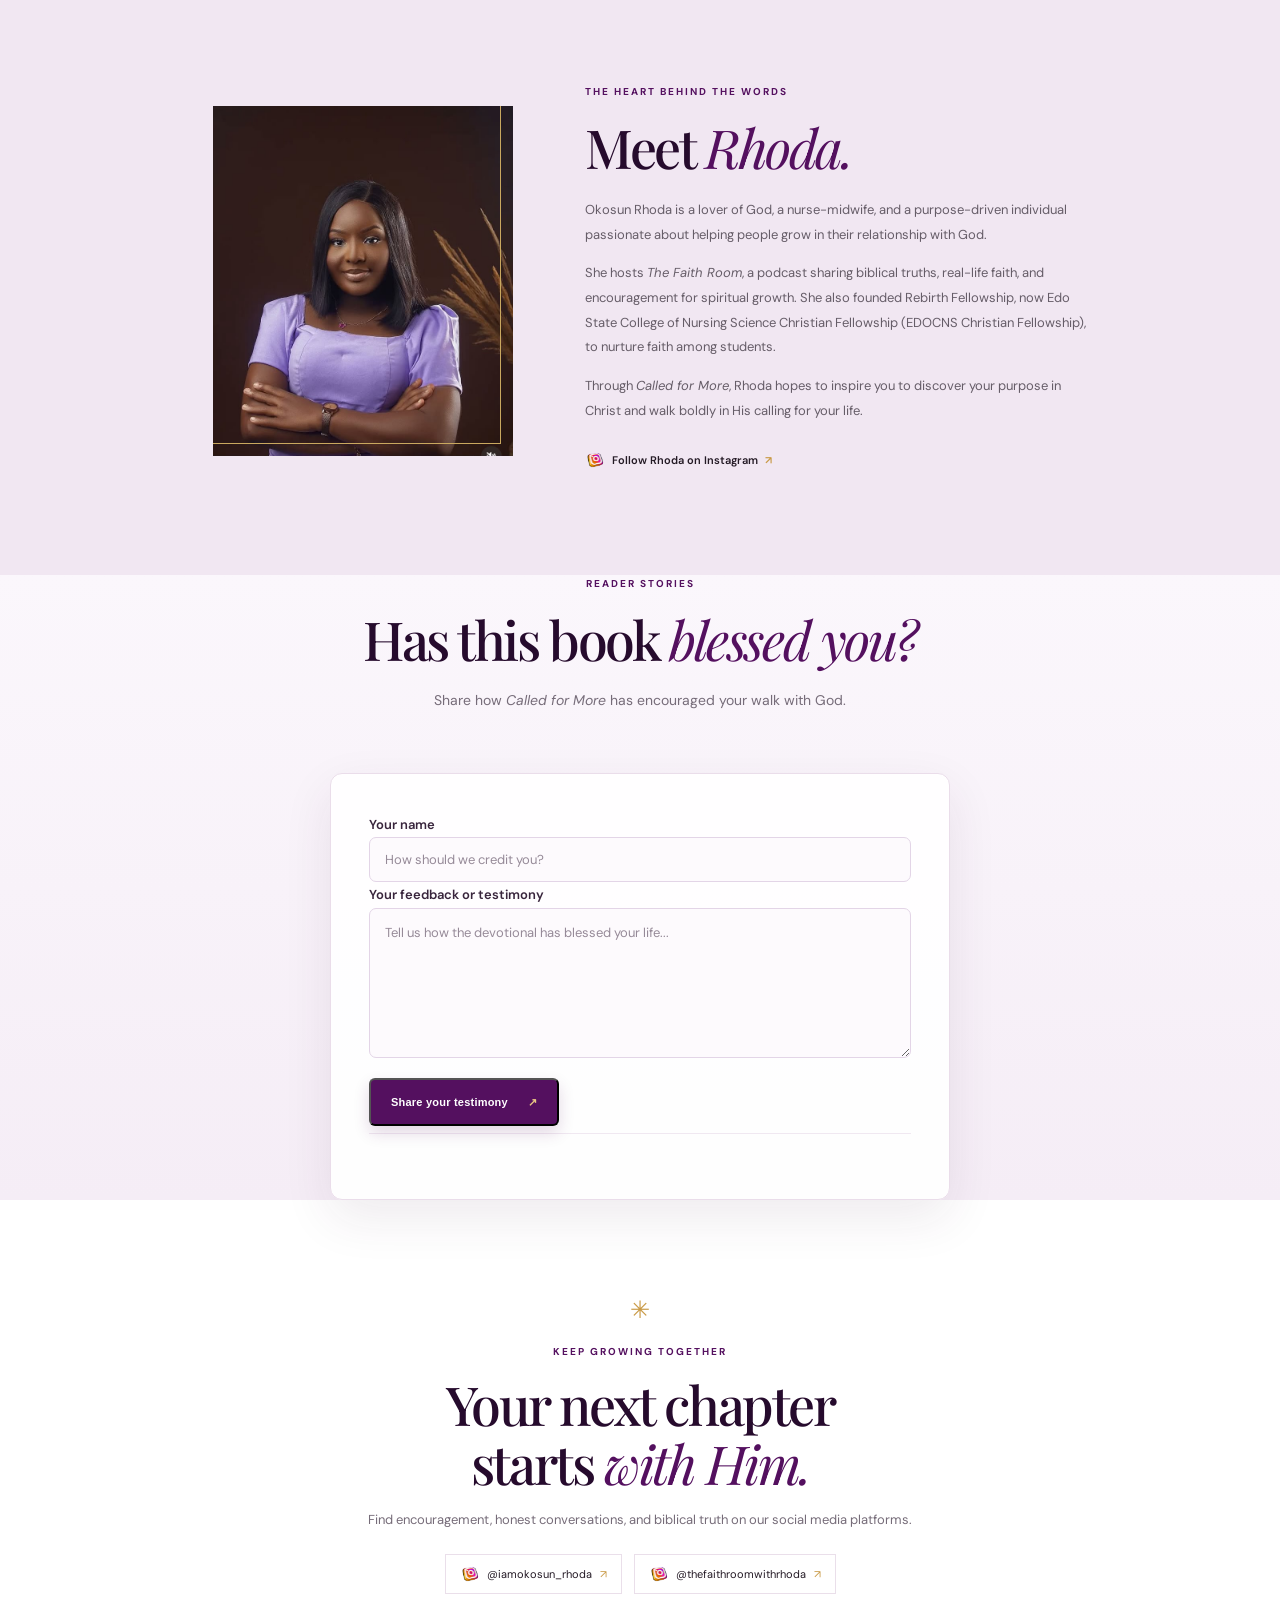
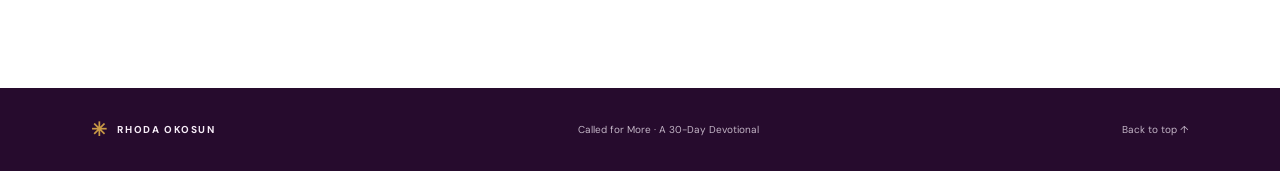
==== commit 220a663e: "change the initail number of dowload" ====
--- a/index.html
+++ b/index.html
@@ -160,7 +160,7 @@
               >Download the book <span>↓</span></a
             >
             <p>
-              <span class="download-count" data-download-count>50</span>
+              <span class="download-count" data-download-count>20</span>
               downloads
             </p>
           </div>
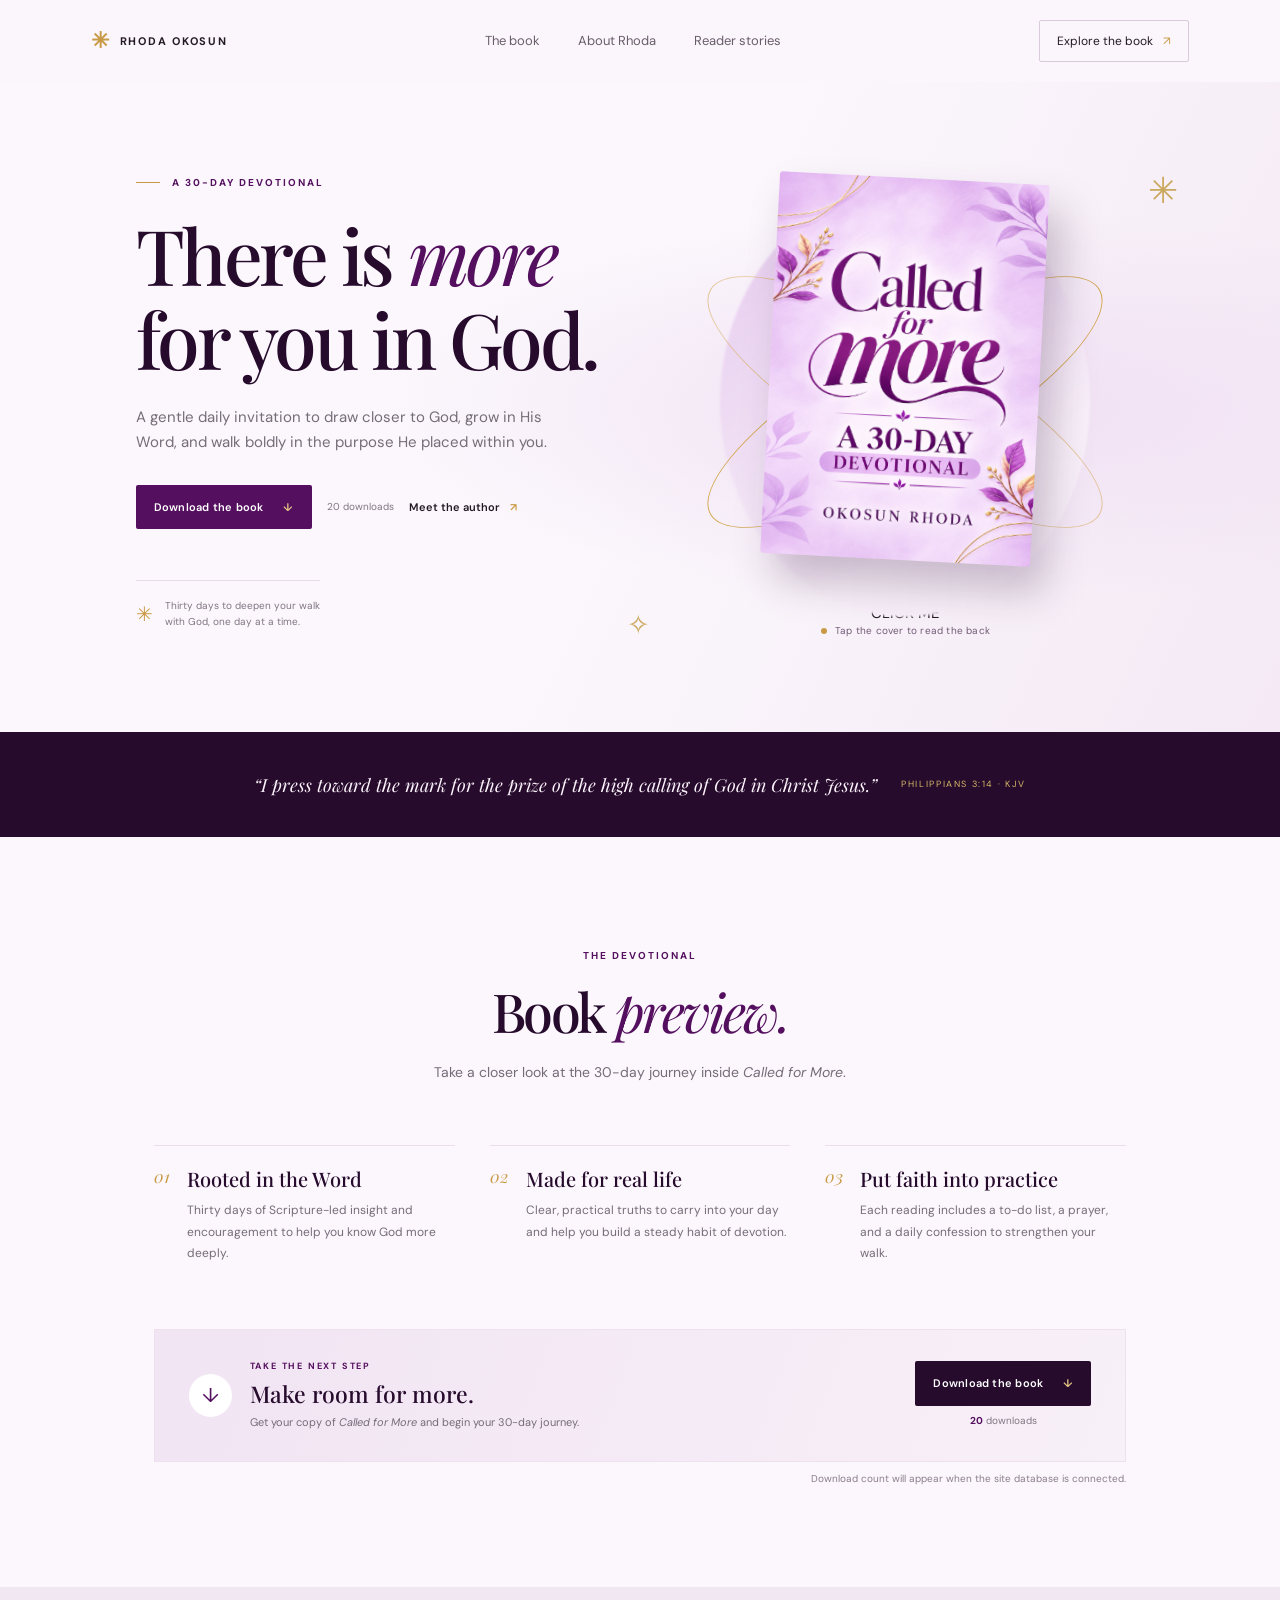
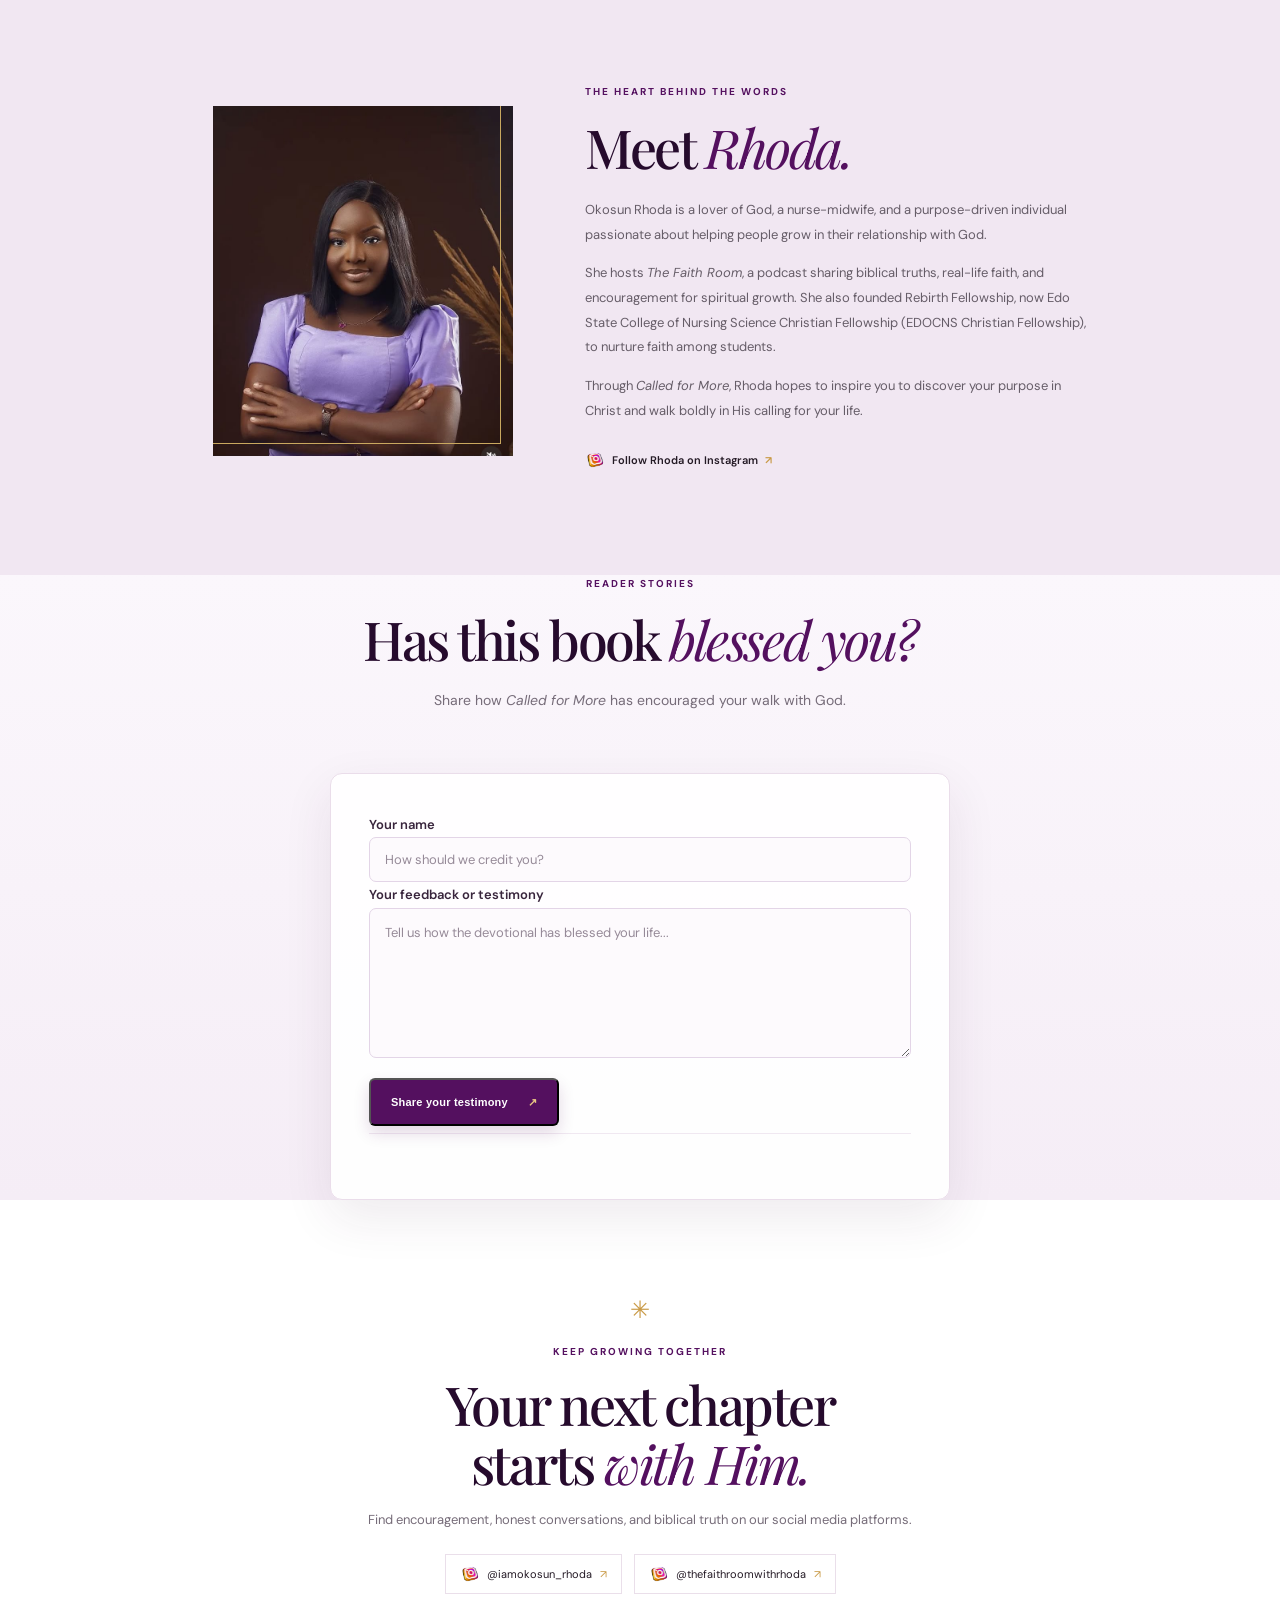
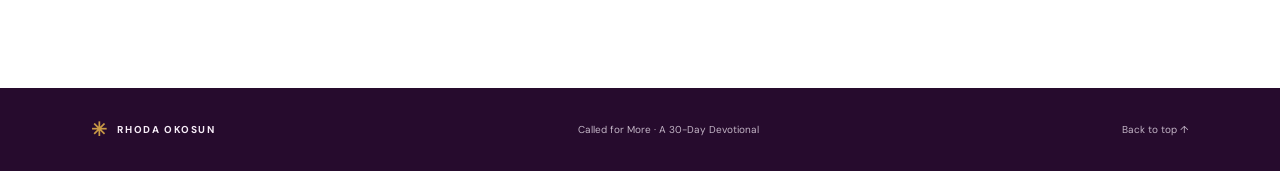
==== commit 15bf984e: "updated the counter" ====
--- a/index.html
+++ b/index.html
@@ -45,7 +45,7 @@
               download
               >Download the book <span>↓</span></a
             ><span class="hero-download-count"
-              ><span data-download-count>50</span> downloads</span
+              ><span data-download-count>20</span> downloads</span
             ><a class="text-link" href="#about"
               >Meet the author <span>↗</span></a
             >
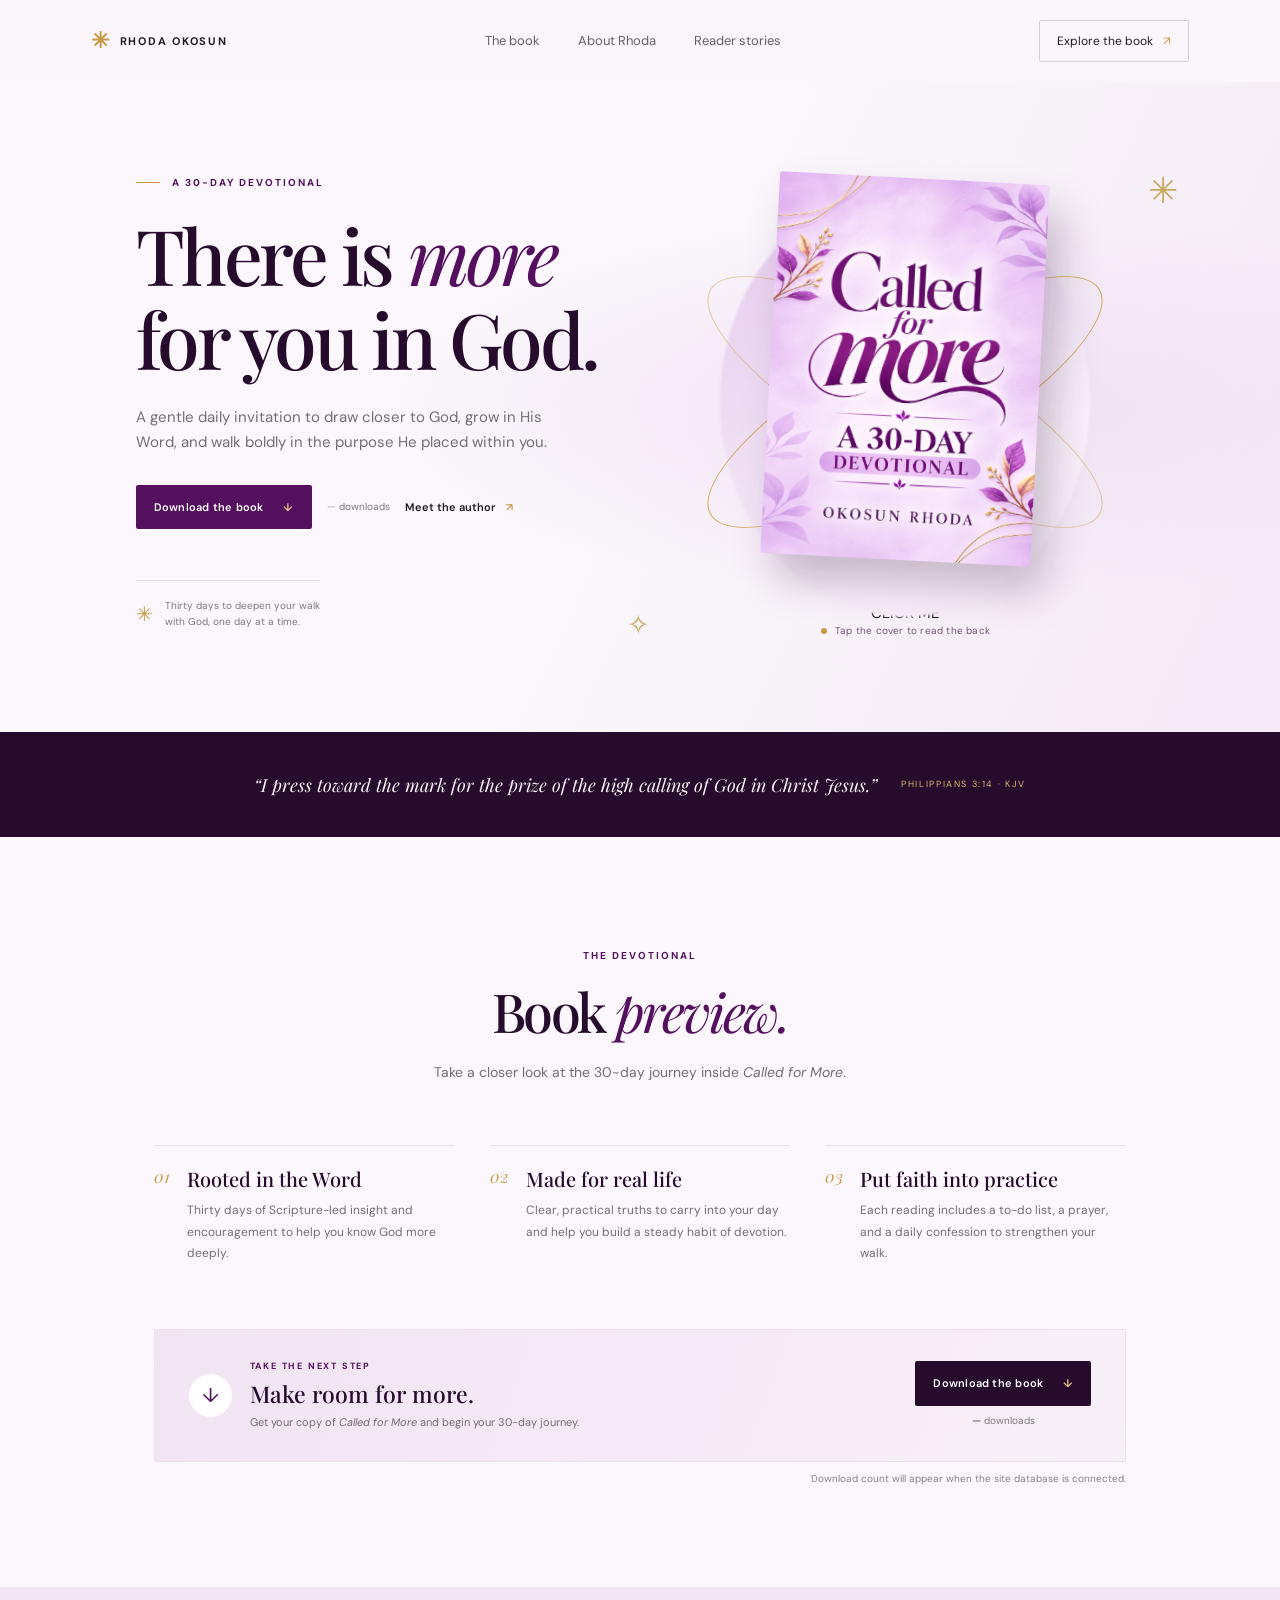
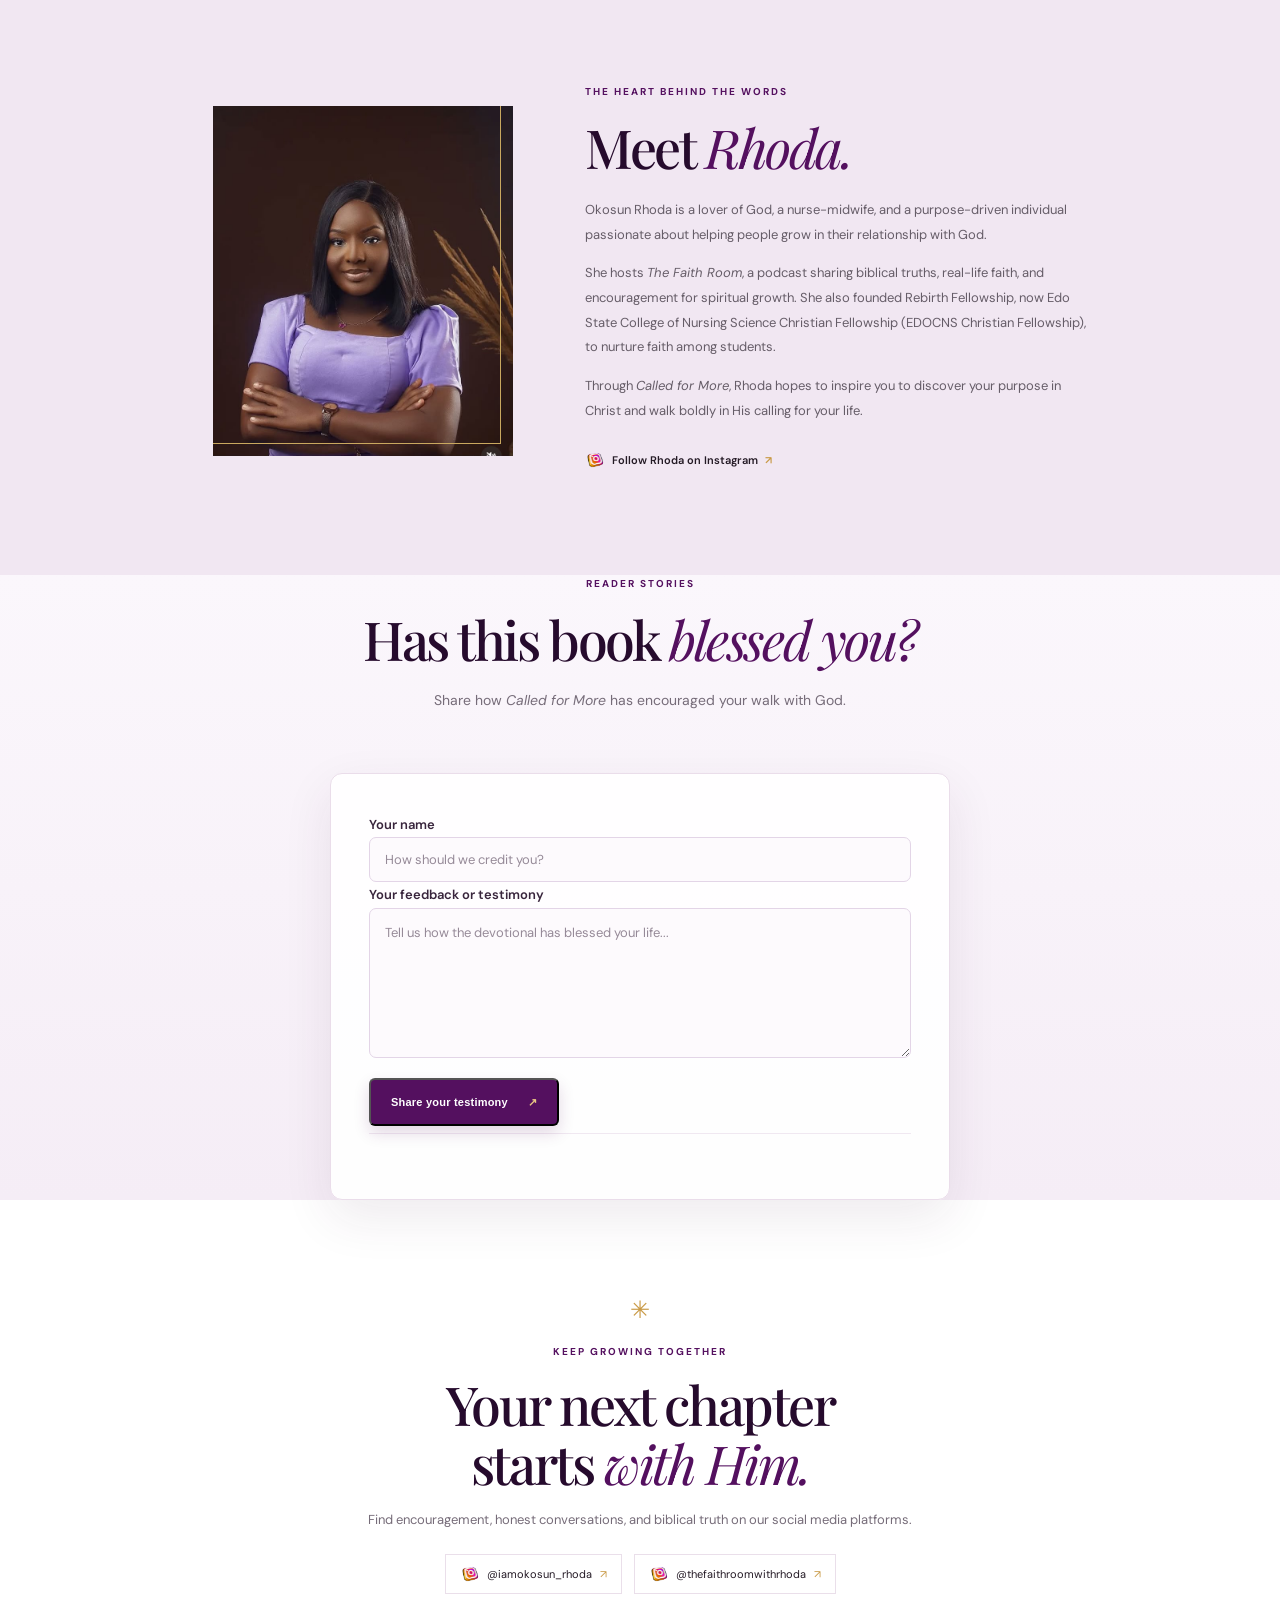
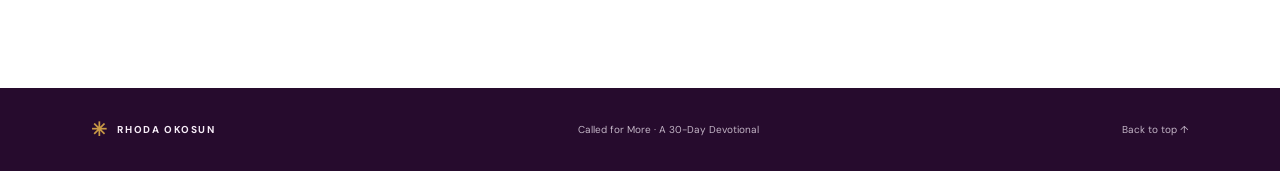
==== commit 0d423f9c: "updated to an api version of calling loading" ====
--- a/index.html
+++ b/index.html
@@ -45,7 +45,7 @@
               download
               >Download the book <span>↓</span></a
             ><span class="hero-download-count"
-              ><span data-download-count>20</span> downloads</span
+              ><span data-download-count data-count-state="loading">…</span> downloads</span
             ><a class="text-link" href="#about"
               >Meet the author <span>↗</span></a
             >
@@ -160,7 +160,7 @@
               >Download the book <span>↓</span></a
             >
             <p>
-              <span class="download-count" data-download-count>20</span>
+              <span class="download-count" data-download-count data-count-state="loading">…</span>
               downloads
             </p>
           </div>
--- a/styles.css
+++ b/styles.css
@@ -711,3 +711,8 @@
 @media(max-width:760px){.author-photo{width:min(100%,255px);justify-self:center}.testimony-layout{max-width:100%}.testimony-form{max-width:100%}}
 @media(prefers-reduced-motion:reduce){.submit-spinner{animation-duration:2s}}
 
+[data-download-count][data-count-state="loading"]{display:inline-block;min-width:2ch;opacity:.6;animation:count-pulse 1.1s ease-in-out infinite}
+[data-download-count][data-count-state="unavailable"]{opacity:.65}
+@keyframes count-pulse{50%{opacity:.28}}
+@media(prefers-reduced-motion:reduce){[data-download-count][data-count-state="loading"]{animation:none}}
+
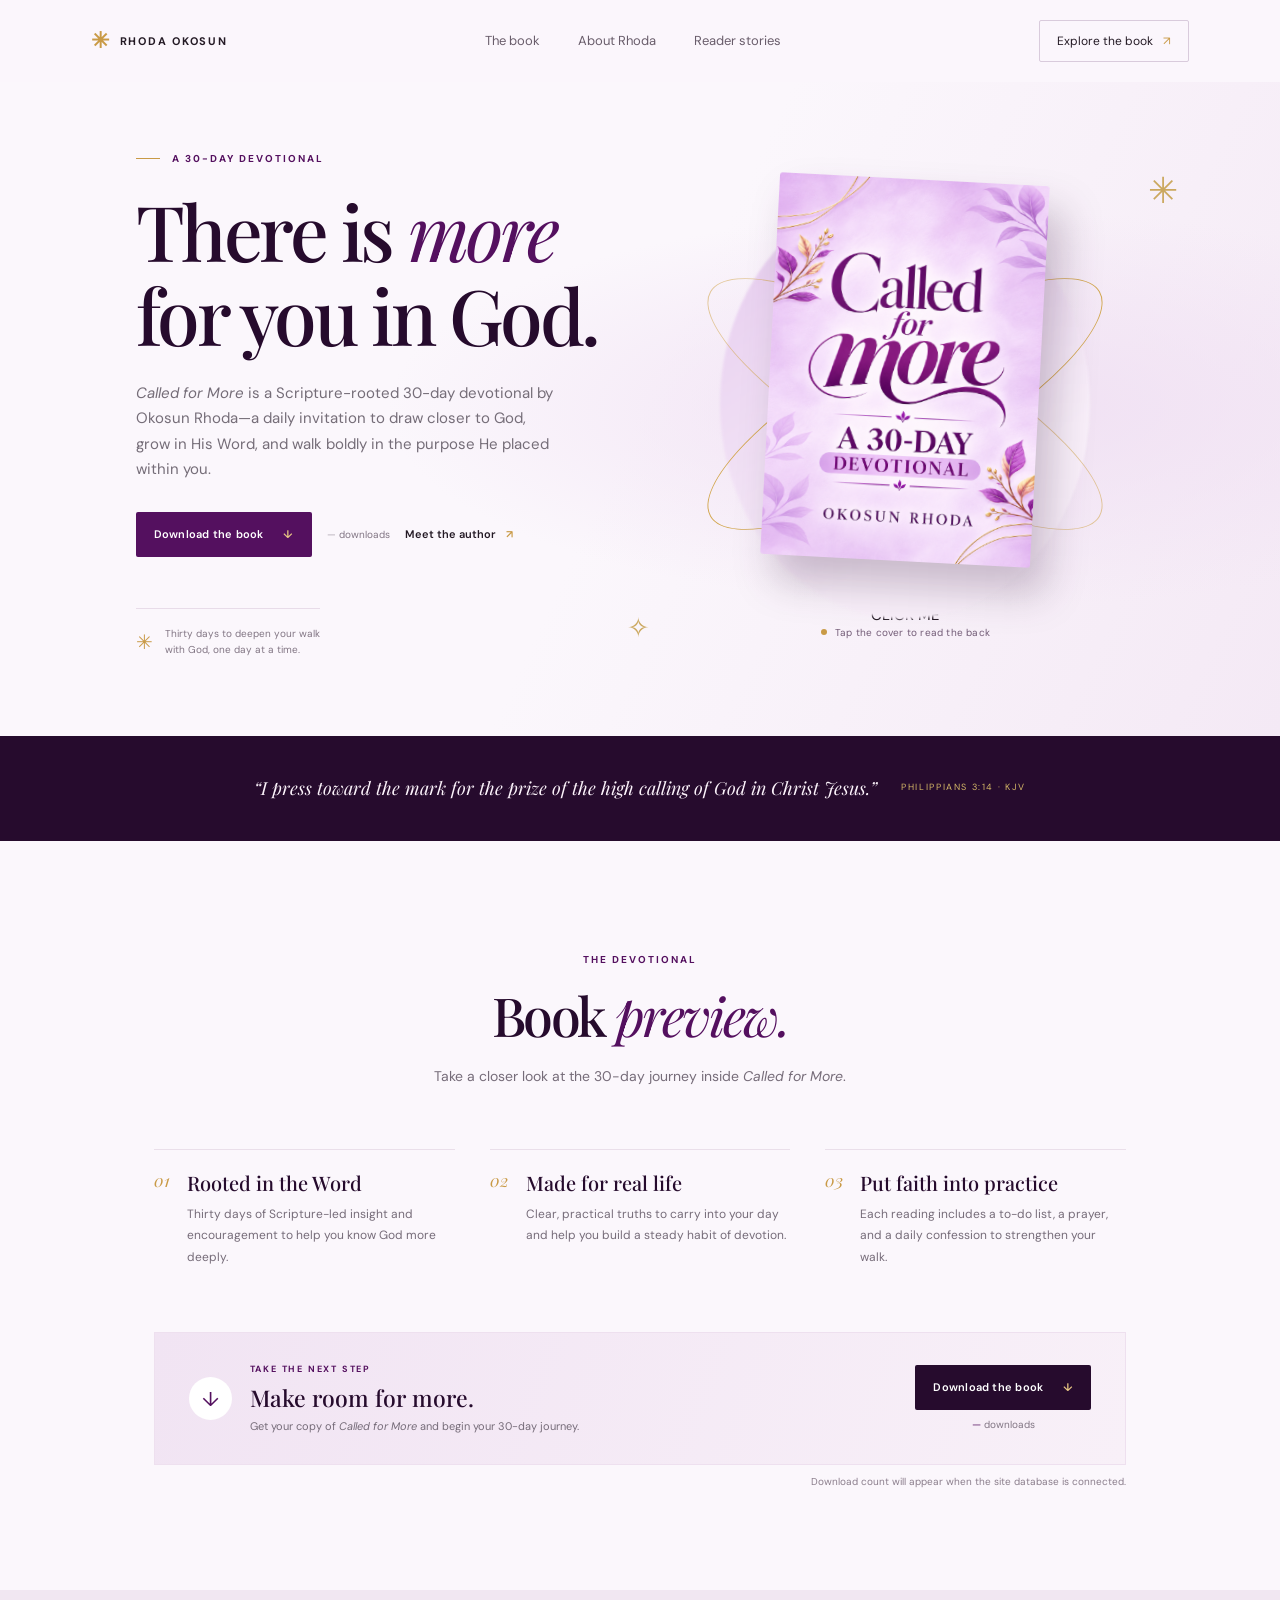
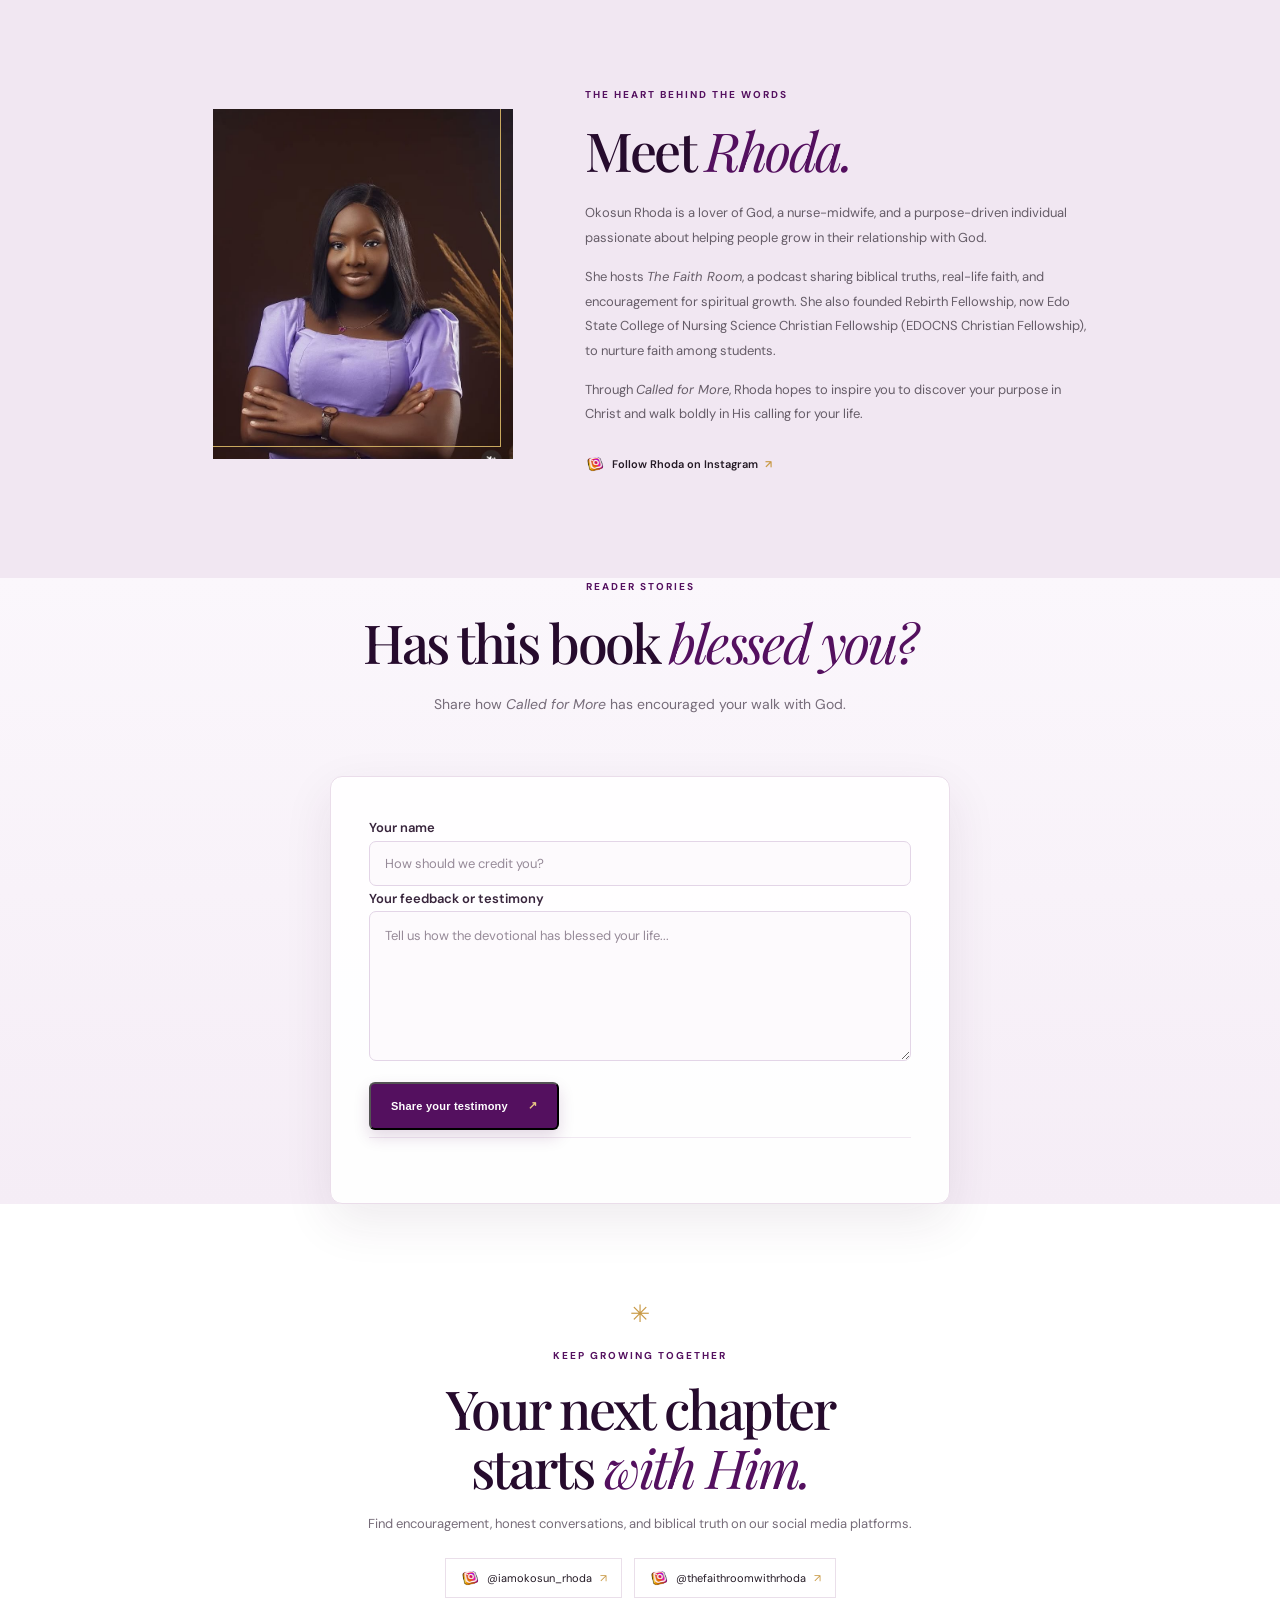
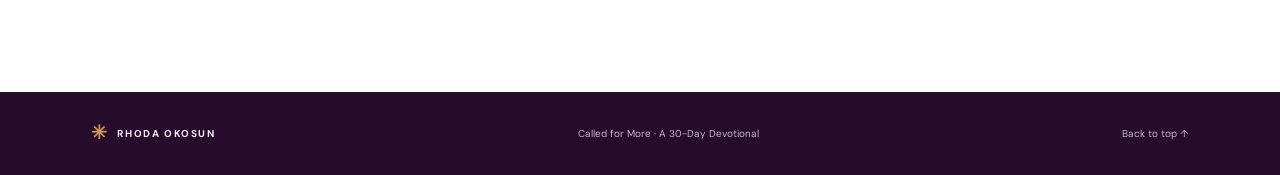
==== commit a9ef7423: "optimzes seo" ====
--- a/index.html
+++ b/index.html
@@ -6,9 +6,45 @@
     <meta name="theme-color" content="#f8f1fb" />
     <meta
       name="description"
-      content="Discover Called for More, a 30-day devotional by Okosun Rhoda. A daily invitation to grow closer to God."
+      content="Discover Called for More, a Scripture-rooted 30-day devotional by Okosun Rhoda. Grow in prayer, build a daily Bible habit, and walk in God’s calling."
     />
-    <title>Called for More — A 30-Day Devotional</title>
+    <meta name="robots" content="index,follow,max-image-preview:large" />
+    <link rel="canonical" href="https://rhodaokosundevotional.vercel.app/" />
+    <meta property="og:type" content="website" />
+    <meta property="og:site_name" content="Called for More by Okosun Rhoda" />
+    <meta property="og:title" content="Called for More: 30-Day Devotional | Okosun Rhoda" />
+    <meta property="og:description" content="A Scripture-rooted 30-day devotional to help you grow in prayer, study God’s Word, and walk in His calling." />
+    <meta property="og:url" content="https://rhodaokosundevotional.vercel.app/" />
+    <meta property="og:locale" content="en_NG" />
+    <meta property="og:image" content="https://rhodaokosundevotional.vercel.app/assets/rhoda-okosun.jpeg" />
+    <meta property="og:image:alt" content="Author Okosun Rhoda in a lilac dress" />
+    <meta name="twitter:card" content="summary_large_image" />
+    <meta name="twitter:title" content="Called for More: 30-Day Devotional | Okosun Rhoda" />
+    <meta name="twitter:description" content="A Scripture-rooted 30-day devotional to help you grow in prayer, study God’s Word, and walk in His calling." />
+    <meta name="twitter:image" content="https://rhodaokosundevotional.vercel.app/assets/rhoda-okosun.jpeg" />
+    <meta name="twitter:image:alt" content="Author Okosun Rhoda in a lilac dress" />
+    <title>Called for More: 30-Day Devotional | Okosun Rhoda</title>
+    <script type="application/ld+json">
+      {
+        "@context": "https://schema.org",
+        "@type": "Book",
+        "@id": "https://rhodaokosundevotional.vercel.app/#book",
+        "url": "https://rhodaokosundevotional.vercel.app/",
+        "name": "Called for More: A 30-Day Devotional",
+        "description": "A Scripture-rooted, Holy Spirit-inspired 30-day devotional by Okosun Rhoda, with daily insights, practical application, prayer, and confession.",
+        "bookFormat": "https://schema.org/EBook",
+        "inLanguage": "en",
+        "genre": "Christian devotional",
+        "author": {
+          "@type": "Person",
+          "name": "Okosun Rhoda",
+          "sameAs": [
+            "https://www.instagram.com/iamokosun_rhoda/",
+            "https://www.instagram.com/thefaithroomwithrhoda/"
+          ]
+        }
+      }
+    </script>
     <link rel="preconnect" href="https://fonts.googleapis.com" />
     <link rel="preconnect" href="https://fonts.gstatic.com" crossorigin />
     <link
@@ -35,8 +71,9 @@
           <p class="eyebrow"><span></span> A 30-DAY DEVOTIONAL</p>
           <h1>There is <em>more</em><br />for you in God.</h1>
           <p class="hero-lede">
-            A gentle daily invitation to draw closer to God, grow in His Word,
-            and walk boldly in the purpose He placed within you.
+            <i>Called for More</i> is a Scripture-rooted 30-day devotional by
+            Okosun Rhoda—a daily invitation to draw closer to God, grow in His
+            Word, and walk boldly in the purpose He placed within you.
           </p>
           <div class="hero-actions">
             <a
@@ -73,11 +110,19 @@
               ><span class="book-face book-front"
                 ><img
                   src="assets/cover-front.png"
-                  alt="Called for More: A 30-Day Devotional, by Okosun Rhoda" /></span
+                  alt="Front cover of Called for More: A 30-Day Devotional by Okosun Rhoda"
+                  width="1807"
+                  height="2383"
+                  fetchpriority="high"
+                  decoding="async" /></span
               ><span class="book-face book-back"
                 ><img
                   src="assets/cover-back.png"
-                  alt="About the book and author" /></span
+                  alt="Back cover of Called for More with the book description and author biography"
+                  width="1808"
+                  height="2384"
+                  loading="lazy"
+                  decoding="async" /></span
             ></span>
           </button>
           <span class="cover-badge" id="cover-badge">CLICK ME</span>
@@ -174,7 +219,11 @@
         <div class="author-photo">
           <img
             src="assets/rhoda-okosun.jpeg"
-            alt="Okosun Rhoda wearing a lilac dress"
+            alt="Author Okosun Rhoda in a lilac dress"
+            width="300"
+            height="350"
+            loading="lazy"
+            decoding="async"
           />
         </div>
         <div class="author-copy">
